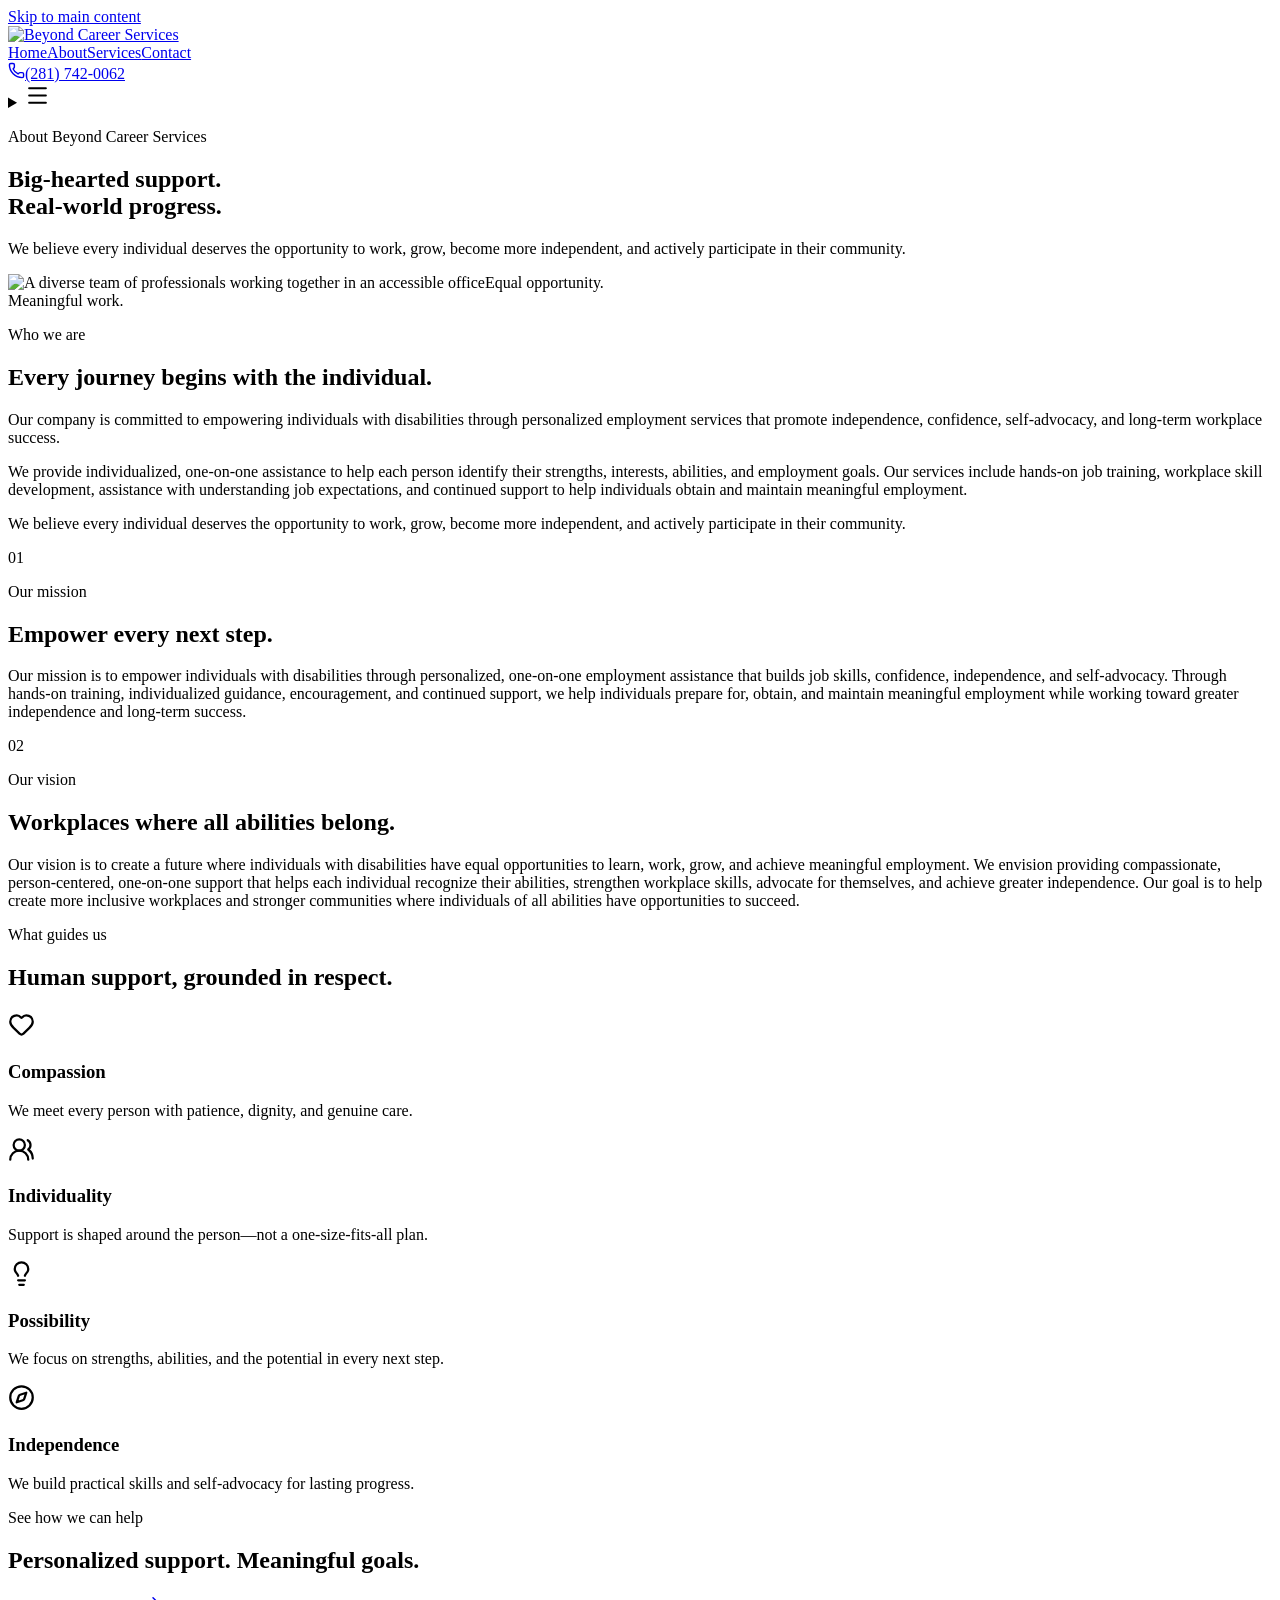
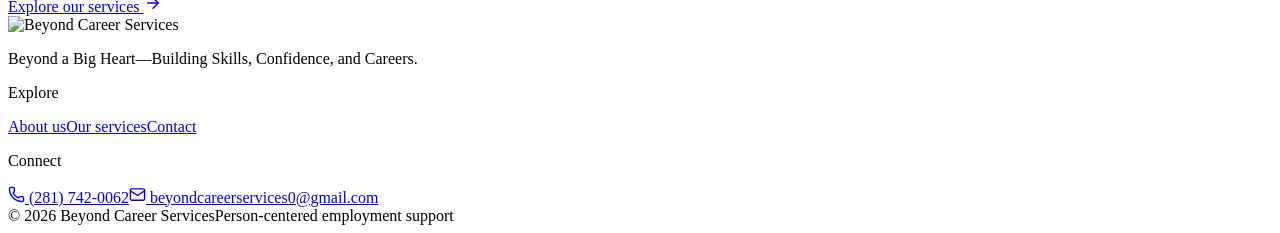
==== about.html @ fe95b623 "Publish Beyond Career Services preview" ====
<!DOCTYPE html><html lang="en"><head><meta charSet="utf-8"/><meta name="viewport" content="width=device-width, initial-scale=1"/><link rel="preload" as="image" fetchPriority="high" imageSrcSet="/bcs-logo.svg 640w, /bcs-logo.svg 750w, /bcs-logo.svg 828w, /bcs-logo.svg 1080w, /bcs-logo.svg 1200w, /bcs-logo.svg 1920w, /bcs-logo.svg 2048w"/><title>About Us | Beyond Career Services</title><meta name="description" content="Learn about the mission, vision, and person-centered approach behind Beyond Career Services."/><meta property="og:title" content="Beyond Career Services"/><meta property="og:description" content="Beyond a Big Heart—Building Skills, Confidence, and Careers."/><meta property="og:type" content="website"/><meta property="og:image:width" content="1200"/><meta property="og:image:height" content="630"/><meta property="og:image:alt" content="Beyond Career Services"/><meta name="twitter:card" content="summary_large_image"/><meta name="twitter:title" content="Beyond Career Services"/><meta name="twitter:description" content="Beyond a Big Heart—Building Skills, Confidence, and Careers."/><link rel="icon" href="/beyond-career-services/icon.svg" type="image/svg+xml" sizes="any"/>
<link rel="stylesheet" href="/beyond-career-services/styles.css"><script defer src="/beyond-career-services/app.js"></script></head><body><a class="skip-link" href="#main-content">Skip to main content</a><header class="site-header"><div class="site-container header-inner"><a href="/beyond-career-services/" class="brand-link" aria-label="Beyond Career Services home"><img src="/beyond-career-services/bcs-logo.svg" alt="Beyond Career Services" width="1600" height="520" loading="eager" fetchPriority="high" decoding="async" data-nimg="1"/></a><nav class="desktop-nav" aria-label="Primary navigation"><a href="/beyond-career-services/">Home</a><a href="/beyond-career-services/about.html">About</a><a href="/beyond-career-services/services.html">Services</a><a href="/beyond-career-services/contact.html">Contact</a></nav><a class="header-phone" href="tel:+12817420062"><svg xmlns="http://www.w3.org/2000/svg" width="17" height="17" viewBox="0 0 24 24" fill="none" stroke="currentColor" stroke-width="2" stroke-linecap="round" stroke-linejoin="round" class="lucide lucide-phone" aria-hidden="true"><path d="M13.832 16.568a1 1 0 0 0 1.213-.303l.355-.465A2 2 0 0 1 17 15h3a2 2 0 0 1 2 2v3a2 2 0 0 1-2 2A18 18 0 0 1 2 4a2 2 0 0 1 2-2h3a2 2 0 0 1 2 2v3a2 2 0 0 1-.8 1.6l-.468.351a1 1 0 0 0-.292 1.233 14 14 0 0 0 6.392 6.384"></path></svg><span>(281) 742-0062</span></a><details class="mobile-menu"><summary aria-label="Open navigation menu"><svg xmlns="http://www.w3.org/2000/svg" width="25" height="25" viewBox="0 0 24 24" fill="none" stroke="currentColor" stroke-width="2" stroke-linecap="round" stroke-linejoin="round" class="lucide lucide-menu" aria-hidden="true"><path d="M4 5h16"></path><path d="M4 12h16"></path><path d="M4 19h16"></path></svg></summary><nav aria-label="Mobile navigation"><a href="/beyond-career-services/">Home</a><a href="/beyond-career-services/about.html">About</a><a href="/beyond-career-services/services.html">Services</a><a href="/beyond-career-services/contact.html">Contact</a><a href="tel:+12817420062">Call (281) 742-0062</a></nav></details></div></header><main id="main-content"><section class="page-hero"><div class="site-container page-hero-grid"><div><p class="eyebrow">About Beyond Career Services</p><h1>Big-hearted support.<br/><span>Real-world progress.</span></h1></div><p>We believe every individual deserves the opportunity to work, grow, become more independent, and actively participate in their community.</p></div></section><section class="section about-intro"><div class="site-container about-intro-grid"><div class="about-image-wrap"><img src="https://images.pexels.com/photos/8127698/pexels-photo-8127698.jpeg?auto=compress&cs=tinysrgb&w=1600" alt="A diverse team of professionals working together in an accessible office" width="1600" height="2399" loading="lazy" decoding="async" sizes="(max-width: 980px) 90vw, 42vw" data-nimg="1"/><span class="about-image-tag">Equal opportunity.<br/>Meaningful work.</span></div><div class="prose-block"><p class="eyebrow">Who we are</p><h2>Every journey begins with the individual.</h2><p>Our company is committed to empowering individuals with disabilities through personalized employment services that promote independence, confidence, self-advocacy, and long-term workplace success.</p><p>We provide individualized, one-on-one assistance to help each person identify their strengths, interests, abilities, and employment goals. Our services include hands-on job training, workplace skill development, assistance with understanding job expectations, and continued support to help individuals obtain and maintain meaningful employment.</p><p>We believe every individual deserves the opportunity to work, grow, become more independent, and actively participate in their community.</p></div></div></section><section class="purpose-section"><div class="site-container purpose-grid"><article class="purpose-card mission-card"><span>01</span><p class="eyebrow eyebrow-light">Our mission</p><h2>Empower every next step.</h2><p>Our mission is to empower individuals with disabilities through personalized, one-on-one employment assistance that builds job skills, confidence, independence, and self-advocacy. Through hands-on training, individualized guidance, encouragement, and continued support, we help individuals prepare for, obtain, and maintain meaningful employment while working toward greater independence and long-term success.</p></article><article class="purpose-card vision-card"><span>02</span><p class="eyebrow">Our vision</p><h2>Workplaces where all abilities belong.</h2><p>Our vision is to create a future where individuals with disabilities have equal opportunities to learn, work, grow, and achieve meaningful employment. We envision providing compassionate, person-centered, one-on-one support that helps each individual recognize their abilities, strengthen workplace skills, advocate for themselves, and achieve greater independence. Our goal is to help create more inclusive workplaces and stronger communities where individuals of all abilities have opportunities to succeed.</p></article></div></section><section class="section values-section"><div class="site-container"><div class="section-heading"><p class="eyebrow">What guides us</p><h2>Human support, grounded in respect.</h2></div><div class="values-grid"><article><svg xmlns="http://www.w3.org/2000/svg" width="27" height="27" viewBox="0 0 24 24" fill="none" stroke="currentColor" stroke-width="2" stroke-linecap="round" stroke-linejoin="round" class="lucide lucide-heart" aria-hidden="true"><path d="M2 9.5a5.5 5.5 0 0 1 9.591-3.676.56.56 0 0 0 .818 0A5.49 5.49 0 0 1 22 9.5c0 2.29-1.5 4-3 5.5l-5.492 5.313a2 2 0 0 1-3 .019L5 15c-1.5-1.5-3-3.2-3-5.5"></path></svg><h3>Compassion</h3><p>We meet every person with patience, dignity, and genuine care.</p></article><article><svg xmlns="http://www.w3.org/2000/svg" width="27" height="27" viewBox="0 0 24 24" fill="none" stroke="currentColor" stroke-width="2" stroke-linecap="round" stroke-linejoin="round" class="lucide lucide-users-round" aria-hidden="true"><path d="M18 21a8 8 0 0 0-16 0"></path><circle cx="10" cy="8" r="5"></circle><path d="M22 20c0-3.37-2-6.5-4-8a5 5 0 0 0-.45-8.3"></path></svg><h3>Individuality</h3><p>Support is shaped around the person—not a one-size-fits-all plan.</p></article><article><svg xmlns="http://www.w3.org/2000/svg" width="27" height="27" viewBox="0 0 24 24" fill="none" stroke="currentColor" stroke-width="2" stroke-linecap="round" stroke-linejoin="round" class="lucide lucide-lightbulb" aria-hidden="true"><path d="M15 14c.2-1 .7-1.7 1.5-2.5 1-.9 1.5-2.2 1.5-3.5A6 6 0 0 0 6 8c0 1 .2 2.2 1.5 3.5.7.7 1.3 1.5 1.5 2.5"></path><path d="M9 18h6"></path><path d="M10 22h4"></path></svg><h3>Possibility</h3><p>We focus on strengths, abilities, and the potential in every next step.</p></article><article><svg xmlns="http://www.w3.org/2000/svg" width="27" height="27" viewBox="0 0 24 24" fill="none" stroke="currentColor" stroke-width="2" stroke-linecap="round" stroke-linejoin="round" class="lucide lucide-compass" aria-hidden="true"><circle cx="12" cy="12" r="10"></circle><path d="m16.24 7.76-1.804 5.411a2 2 0 0 1-1.265 1.265L7.76 16.24l1.804-5.411a2 2 0 0 1 1.265-1.265z"></path></svg><h3>Independence</h3><p>We build practical skills and self-advocacy for lasting progress.</p></article></div></div></section><section class="closing-cta"><div class="site-container closing-cta-inner"><div><p class="eyebrow eyebrow-light">See how we can help</p><h2>Personalized support. Meaningful goals.</h2></div><a href="/beyond-career-services/services.html" class="button button-gold">Explore our services <svg xmlns="http://www.w3.org/2000/svg" width="18" height="18" viewBox="0 0 24 24" fill="none" stroke="currentColor" stroke-width="2" stroke-linecap="round" stroke-linejoin="round" class="lucide lucide-arrow-right" aria-hidden="true"><path d="M5 12h14"></path><path d="m12 5 7 7-7 7"></path></svg></a></div></section></main><footer class="site-footer"><div class="site-container footer-grid"><div><img src="/beyond-career-services/bcs-logo.svg" alt="Beyond Career Services" width="1600" height="520" loading="lazy" decoding="async" class="footer-logo" data-nimg="1"/><p class="footer-slogan">Beyond a Big Heart—Building Skills, Confidence, and Careers.</p></div><div><p class="footer-heading">Explore</p><a href="/beyond-career-services/about.html">About us</a><a href="/beyond-career-services/services.html">Our services</a><a href="/beyond-career-services/contact.html">Contact</a></div><div><p class="footer-heading">Connect</p><a href="tel:+12817420062"><svg xmlns="http://www.w3.org/2000/svg" width="17" height="17" viewBox="0 0 24 24" fill="none" stroke="currentColor" stroke-width="2" stroke-linecap="round" stroke-linejoin="round" class="lucide lucide-phone" aria-hidden="true"><path d="M13.832 16.568a1 1 0 0 0 1.213-.303l.355-.465A2 2 0 0 1 17 15h3a2 2 0 0 1 2 2v3a2 2 0 0 1-2 2A18 18 0 0 1 2 4a2 2 0 0 1 2-2h3a2 2 0 0 1 2 2v3a2 2 0 0 1-.8 1.6l-.468.351a1 1 0 0 0-.292 1.233 14 14 0 0 0 6.392 6.384"></path></svg> (281) 742-0062</a><a href="mailto:beyondcareerservices0@gmail.com"><svg xmlns="http://www.w3.org/2000/svg" width="17" height="17" viewBox="0 0 24 24" fill="none" stroke="currentColor" stroke-width="2" stroke-linecap="round" stroke-linejoin="round" class="lucide lucide-mail" aria-hidden="true"><path d="m22 7-8.991 5.727a2 2 0 0 1-2.009 0L2 7"></path><rect x="2" y="4" width="20" height="16" rx="2"></rect></svg> beyondcareerservices0@gmail.com</a></div></div><div class="site-container footer-bottom"><span>© <!-- -->2026<!-- --> Beyond Career Services</span><span>Person-centered employment support</span></div></footer></body></html>
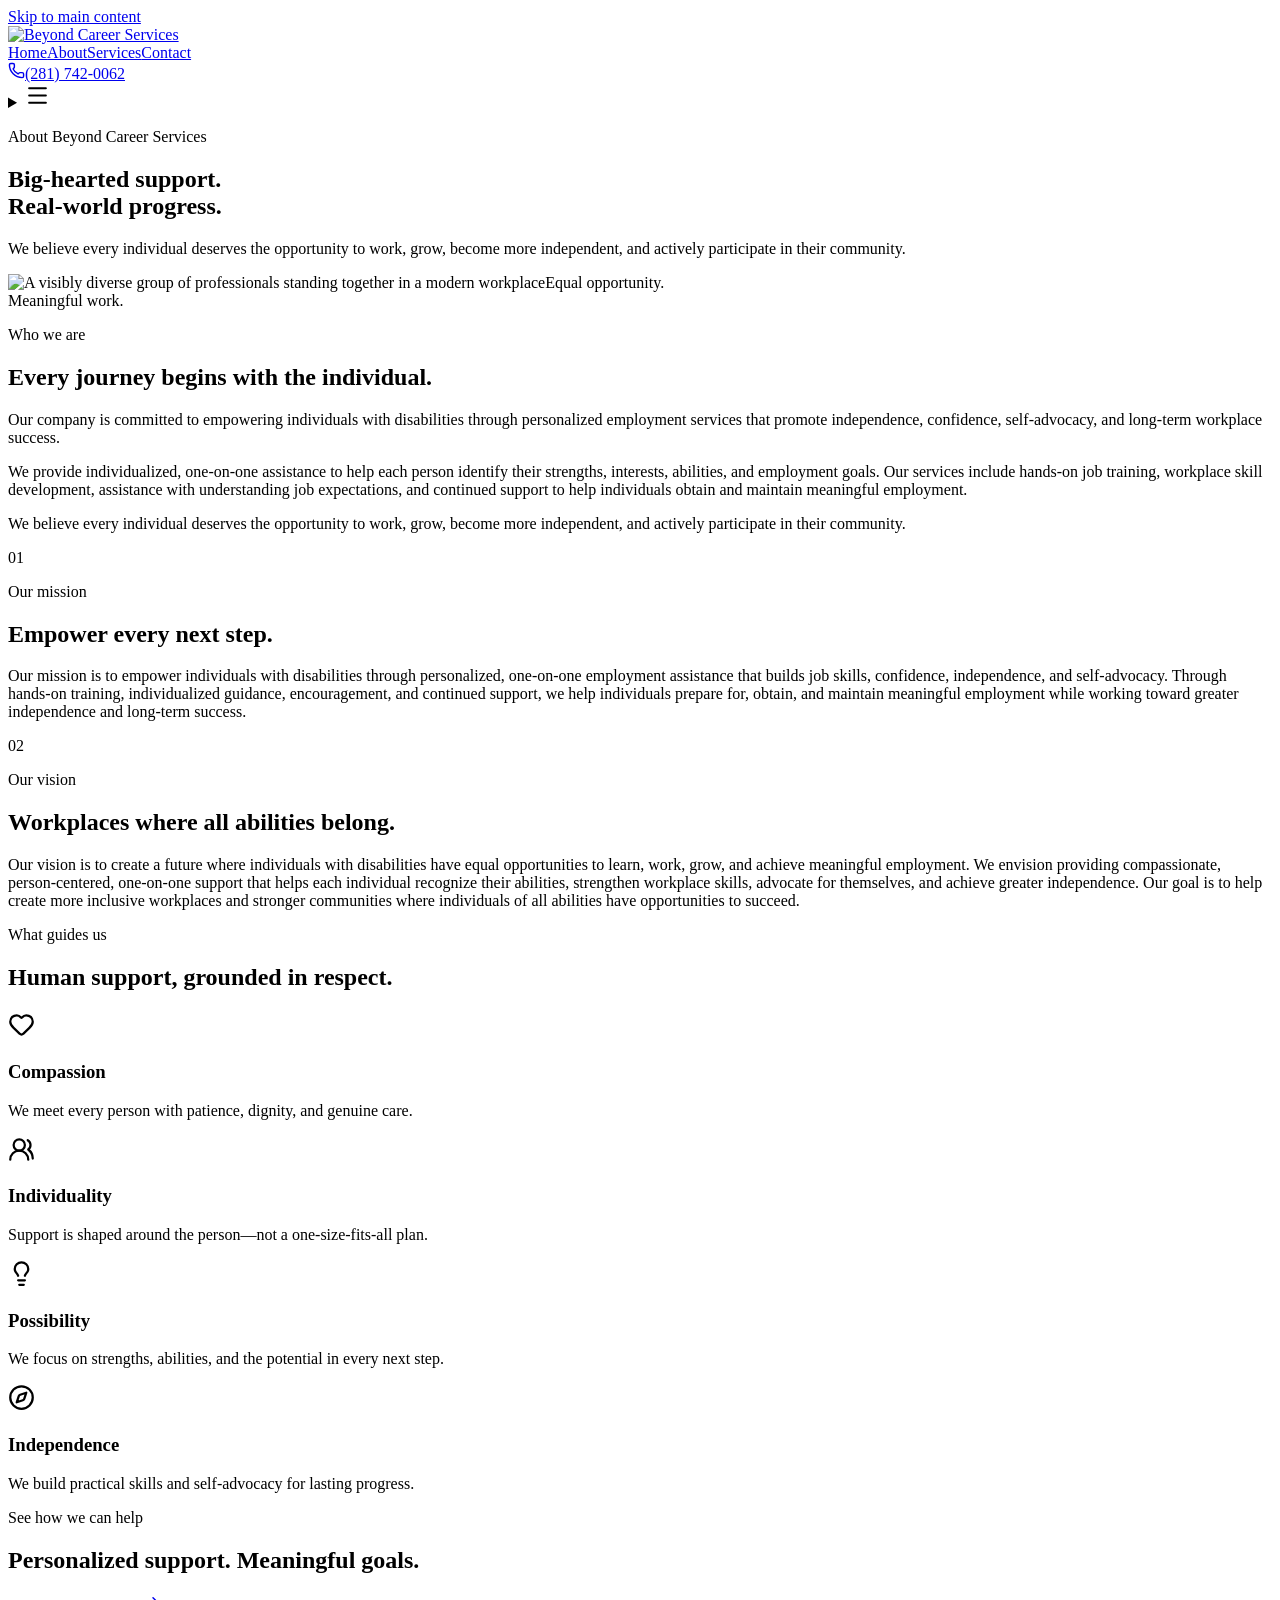
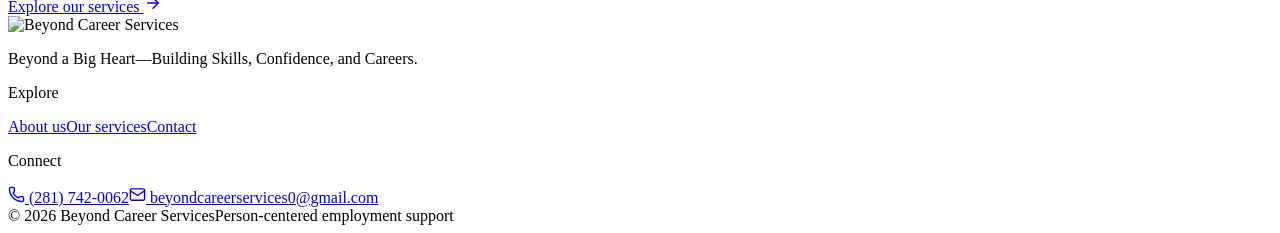
==== commit a0a47277: "Broaden disability and cultural representation in site photos" ====
--- a/about.html
+++ b/about.html
@@ -1,2 +1,2 @@
-<!DOCTYPE html><html lang="en"><head><meta charSet="utf-8"/><meta name="viewport" content="width=device-width, initial-scale=1"/><link rel="preload" as="image" fetchPriority="high" imageSrcSet="/bcs-logo.svg 640w, /bcs-logo.svg 750w, /bcs-logo.svg 828w, /bcs-logo.svg 1080w, /bcs-logo.svg 1200w, /bcs-logo.svg 1920w, /bcs-logo.svg 2048w"/><title>About Us | Beyond Career Services</title><meta name="description" content="Learn about the mission, vision, and person-centered approach behind Beyond Career Services."/><meta property="og:title" content="Beyond Career Services"/><meta property="og:description" content="Beyond a Big Heart—Building Skills, Confidence, and Careers."/><meta property="og:type" content="website"/><meta property="og:image:width" content="1200"/><meta property="og:image:height" content="630"/><meta property="og:image:alt" content="Beyond Career Services"/><meta name="twitter:card" content="summary_large_image"/><meta name="twitter:title" content="Beyond Career Services"/><meta name="twitter:description" content="Beyond a Big Heart—Building Skills, Confidence, and Careers."/><link rel="icon" href="/beyond-career-services/icon.svg" type="image/svg+xml" sizes="any"/>
-<link rel="stylesheet" href="/beyond-career-services/styles.css"><script defer src="/beyond-career-services/app.js"></script></head><body><a class="skip-link" href="#main-content">Skip to main content</a><header class="site-header"><div class="site-container header-inner"><a href="/beyond-career-services/" class="brand-link" aria-label="Beyond Career Services home"><img src="/beyond-career-services/bcs-logo.svg" alt="Beyond Career Services" width="1600" height="520" loading="eager" fetchPriority="high" decoding="async" data-nimg="1"/></a><nav class="desktop-nav" aria-label="Primary navigation"><a href="/beyond-career-services/">Home</a><a href="/beyond-career-services/about.html">About</a><a href="/beyond-career-services/services.html">Services</a><a href="/beyond-career-services/contact.html">Contact</a></nav><a class="header-phone" href="tel:+12817420062"><svg xmlns="http://www.w3.org/2000/svg" width="17" height="17" viewBox="0 0 24 24" fill="none" stroke="currentColor" stroke-width="2" stroke-linecap="round" stroke-linejoin="round" class="lucide lucide-phone" aria-hidden="true"><path d="M13.832 16.568a1 1 0 0 0 1.213-.303l.355-.465A2 2 0 0 1 17 15h3a2 2 0 0 1 2 2v3a2 2 0 0 1-2 2A18 18 0 0 1 2 4a2 2 0 0 1 2-2h3a2 2 0 0 1 2 2v3a2 2 0 0 1-.8 1.6l-.468.351a1 1 0 0 0-.292 1.233 14 14 0 0 0 6.392 6.384"></path></svg><span>(281) 742-0062</span></a><details class="mobile-menu"><summary aria-label="Open navigation menu"><svg xmlns="http://www.w3.org/2000/svg" width="25" height="25" viewBox="0 0 24 24" fill="none" stroke="currentColor" stroke-width="2" stroke-linecap="round" stroke-linejoin="round" class="lucide lucide-menu" aria-hidden="true"><path d="M4 5h16"></path><path d="M4 12h16"></path><path d="M4 19h16"></path></svg></summary><nav aria-label="Mobile navigation"><a href="/beyond-career-services/">Home</a><a href="/beyond-career-services/about.html">About</a><a href="/beyond-career-services/services.html">Services</a><a href="/beyond-career-services/contact.html">Contact</a><a href="tel:+12817420062">Call (281) 742-0062</a></nav></details></div></header><main id="main-content"><section class="page-hero"><div class="site-container page-hero-grid"><div><p class="eyebrow">About Beyond Career Services</p><h1>Big-hearted support.<br/><span>Real-world progress.</span></h1></div><p>We believe every individual deserves the opportunity to work, grow, become more independent, and actively participate in their community.</p></div></section><section class="section about-intro"><div class="site-container about-intro-grid"><div class="about-image-wrap"><img src="https://images.pexels.com/photos/8127698/pexels-photo-8127698.jpeg?auto=compress&cs=tinysrgb&w=1600" alt="A diverse team of professionals working together in an accessible office" width="1600" height="2399" loading="lazy" decoding="async" sizes="(max-width: 980px) 90vw, 42vw" data-nimg="1"/><span class="about-image-tag">Equal opportunity.<br/>Meaningful work.</span></div><div class="prose-block"><p class="eyebrow">Who we are</p><h2>Every journey begins with the individual.</h2><p>Our company is committed to empowering individuals with disabilities through personalized employment services that promote independence, confidence, self-advocacy, and long-term workplace success.</p><p>We provide individualized, one-on-one assistance to help each person identify their strengths, interests, abilities, and employment goals. Our services include hands-on job training, workplace skill development, assistance with understanding job expectations, and continued support to help individuals obtain and maintain meaningful employment.</p><p>We believe every individual deserves the opportunity to work, grow, become more independent, and actively participate in their community.</p></div></div></section><section class="purpose-section"><div class="site-container purpose-grid"><article class="purpose-card mission-card"><span>01</span><p class="eyebrow eyebrow-light">Our mission</p><h2>Empower every next step.</h2><p>Our mission is to empower individuals with disabilities through personalized, one-on-one employment assistance that builds job skills, confidence, independence, and self-advocacy. Through hands-on training, individualized guidance, encouragement, and continued support, we help individuals prepare for, obtain, and maintain meaningful employment while working toward greater independence and long-term success.</p></article><article class="purpose-card vision-card"><span>02</span><p class="eyebrow">Our vision</p><h2>Workplaces where all abilities belong.</h2><p>Our vision is to create a future where individuals with disabilities have equal opportunities to learn, work, grow, and achieve meaningful employment. We envision providing compassionate, person-centered, one-on-one support that helps each individual recognize their abilities, strengthen workplace skills, advocate for themselves, and achieve greater independence. Our goal is to help create more inclusive workplaces and stronger communities where individuals of all abilities have opportunities to succeed.</p></article></div></section><section class="section values-section"><div class="site-container"><div class="section-heading"><p class="eyebrow">What guides us</p><h2>Human support, grounded in respect.</h2></div><div class="values-grid"><article><svg xmlns="http://www.w3.org/2000/svg" width="27" height="27" viewBox="0 0 24 24" fill="none" stroke="currentColor" stroke-width="2" stroke-linecap="round" stroke-linejoin="round" class="lucide lucide-heart" aria-hidden="true"><path d="M2 9.5a5.5 5.5 0 0 1 9.591-3.676.56.56 0 0 0 .818 0A5.49 5.49 0 0 1 22 9.5c0 2.29-1.5 4-3 5.5l-5.492 5.313a2 2 0 0 1-3 .019L5 15c-1.5-1.5-3-3.2-3-5.5"></path></svg><h3>Compassion</h3><p>We meet every person with patience, dignity, and genuine care.</p></article><article><svg xmlns="http://www.w3.org/2000/svg" width="27" height="27" viewBox="0 0 24 24" fill="none" stroke="currentColor" stroke-width="2" stroke-linecap="round" stroke-linejoin="round" class="lucide lucide-users-round" aria-hidden="true"><path d="M18 21a8 8 0 0 0-16 0"></path><circle cx="10" cy="8" r="5"></circle><path d="M22 20c0-3.37-2-6.5-4-8a5 5 0 0 0-.45-8.3"></path></svg><h3>Individuality</h3><p>Support is shaped around the person—not a one-size-fits-all plan.</p></article><article><svg xmlns="http://www.w3.org/2000/svg" width="27" height="27" viewBox="0 0 24 24" fill="none" stroke="currentColor" stroke-width="2" stroke-linecap="round" stroke-linejoin="round" class="lucide lucide-lightbulb" aria-hidden="true"><path d="M15 14c.2-1 .7-1.7 1.5-2.5 1-.9 1.5-2.2 1.5-3.5A6 6 0 0 0 6 8c0 1 .2 2.2 1.5 3.5.7.7 1.3 1.5 1.5 2.5"></path><path d="M9 18h6"></path><path d="M10 22h4"></path></svg><h3>Possibility</h3><p>We focus on strengths, abilities, and the potential in every next step.</p></article><article><svg xmlns="http://www.w3.org/2000/svg" width="27" height="27" viewBox="0 0 24 24" fill="none" stroke="currentColor" stroke-width="2" stroke-linecap="round" stroke-linejoin="round" class="lucide lucide-compass" aria-hidden="true"><circle cx="12" cy="12" r="10"></circle><path d="m16.24 7.76-1.804 5.411a2 2 0 0 1-1.265 1.265L7.76 16.24l1.804-5.411a2 2 0 0 1 1.265-1.265z"></path></svg><h3>Independence</h3><p>We build practical skills and self-advocacy for lasting progress.</p></article></div></div></section><section class="closing-cta"><div class="site-container closing-cta-inner"><div><p class="eyebrow eyebrow-light">See how we can help</p><h2>Personalized support. Meaningful goals.</h2></div><a href="/beyond-career-services/services.html" class="button button-gold">Explore our services <svg xmlns="http://www.w3.org/2000/svg" width="18" height="18" viewBox="0 0 24 24" fill="none" stroke="currentColor" stroke-width="2" stroke-linecap="round" stroke-linejoin="round" class="lucide lucide-arrow-right" aria-hidden="true"><path d="M5 12h14"></path><path d="m12 5 7 7-7 7"></path></svg></a></div></section></main><footer class="site-footer"><div class="site-container footer-grid"><div><img src="/beyond-career-services/bcs-logo.svg" alt="Beyond Career Services" width="1600" height="520" loading="lazy" decoding="async" class="footer-logo" data-nimg="1"/><p class="footer-slogan">Beyond a Big Heart—Building Skills, Confidence, and Careers.</p></div><div><p class="footer-heading">Explore</p><a href="/beyond-career-services/about.html">About us</a><a href="/beyond-career-services/services.html">Our services</a><a href="/beyond-career-services/contact.html">Contact</a></div><div><p class="footer-heading">Connect</p><a href="tel:+12817420062"><svg xmlns="http://www.w3.org/2000/svg" width="17" height="17" viewBox="0 0 24 24" fill="none" stroke="currentColor" stroke-width="2" stroke-linecap="round" stroke-linejoin="round" class="lucide lucide-phone" aria-hidden="true"><path d="M13.832 16.568a1 1 0 0 0 1.213-.303l.355-.465A2 2 0 0 1 17 15h3a2 2 0 0 1 2 2v3a2 2 0 0 1-2 2A18 18 0 0 1 2 4a2 2 0 0 1 2-2h3a2 2 0 0 1 2 2v3a2 2 0 0 1-.8 1.6l-.468.351a1 1 0 0 0-.292 1.233 14 14 0 0 0 6.392 6.384"></path></svg> (281) 742-0062</a><a href="mailto:beyondcareerservices0@gmail.com"><svg xmlns="http://www.w3.org/2000/svg" width="17" height="17" viewBox="0 0 24 24" fill="none" stroke="currentColor" stroke-width="2" stroke-linecap="round" stroke-linejoin="round" class="lucide lucide-mail" aria-hidden="true"><path d="m22 7-8.991 5.727a2 2 0 0 1-2.009 0L2 7"></path><rect x="2" y="4" width="20" height="16" rx="2"></rect></svg> beyondcareerservices0@gmail.com</a></div></div><div class="site-container footer-bottom"><span>© <!-- -->2026<!-- --> Beyond Career Services</span><span>Person-centered employment support</span></div></footer></body></html>
+<!DOCTYPE html><html lang="en"><head><meta charSet="utf-8"/><meta name="viewport" content="width=device-width, initial-scale=1"/><title>About Us | Beyond Career Services</title><meta name="description" content="Learn about the mission, vision, and person-centered approach behind Beyond Career Services."/><meta property="og:title" content="Beyond Career Services"/><meta property="og:description" content="Beyond a Big Heart—Building Skills, Confidence, and Careers."/><meta property="og:type" content="website"/><meta name="twitter:card" content="summary_large_image"/><meta name="twitter:title" content="Beyond Career Services"/><meta name="twitter:description" content="Beyond a Big Heart—Building Skills, Confidence, and Careers."/><link rel="icon" href="/beyond-career-services/icon.svg" type="image/svg+xml" sizes="any"/>
+<meta property="og:image" content="https://ramphalharrilal.github.io/beyond-career-services/og-card.png"><meta property="og:image:width" content="1200"><meta property="og:image:height" content="630"><meta property="og:image:alt" content="Beyond Career Services"><meta name="twitter:image" content="https://ramphalharrilal.github.io/beyond-career-services/og-card.png"><link rel="stylesheet" href="/beyond-career-services/styles.css?v=20260903-1"><script defer src="/beyond-career-services/app.js?v=20260903-1"></script></head><body><a class="skip-link" href="#main-content">Skip to main content</a><header class="site-header"><div class="site-container header-inner"><a href="/beyond-career-services/" class="brand-link" aria-label="Beyond Career Services home"><img src="/beyond-career-services/bcs-logo.svg" alt="Beyond Career Services" width="1600" height="520" loading="eager" fetchPriority="high" decoding="async" data-nimg="1"/></a><nav class="desktop-nav" aria-label="Primary navigation"><a href="/beyond-career-services/">Home</a><a href="/beyond-career-services/about.html">About</a><a href="/beyond-career-services/services.html">Services</a><a href="/beyond-career-services/contact.html">Contact</a></nav><a class="header-phone" href="tel:+12817420062"><svg xmlns="http://www.w3.org/2000/svg" width="17" height="17" viewBox="0 0 24 24" fill="none" stroke="currentColor" stroke-width="2" stroke-linecap="round" stroke-linejoin="round" class="lucide lucide-phone" aria-hidden="true"><path d="M13.832 16.568a1 1 0 0 0 1.213-.303l.355-.465A2 2 0 0 1 17 15h3a2 2 0 0 1 2 2v3a2 2 0 0 1-2 2A18 18 0 0 1 2 4a2 2 0 0 1 2-2h3a2 2 0 0 1 2 2v3a2 2 0 0 1-.8 1.6l-.468.351a1 1 0 0 0-.292 1.233 14 14 0 0 0 6.392 6.384"></path></svg><span>(281) 742-0062</span></a><details class="mobile-menu"><summary aria-label="Open navigation menu"><svg xmlns="http://www.w3.org/2000/svg" width="25" height="25" viewBox="0 0 24 24" fill="none" stroke="currentColor" stroke-width="2" stroke-linecap="round" stroke-linejoin="round" class="lucide lucide-menu" aria-hidden="true"><path d="M4 5h16"></path><path d="M4 12h16"></path><path d="M4 19h16"></path></svg></summary><nav aria-label="Mobile navigation"><a href="/beyond-career-services/">Home</a><a href="/beyond-career-services/about.html">About</a><a href="/beyond-career-services/services.html">Services</a><a href="/beyond-career-services/contact.html">Contact</a><a href="tel:+12817420062">Call (281) 742-0062</a></nav></details></div></header><main id="main-content"><section class="page-hero"><div class="site-container page-hero-grid"><div><p class="eyebrow">About Beyond Career Services</p><h1>Big-hearted support.<br/><span>Real-world progress.</span></h1></div><p>We believe every individual deserves the opportunity to work, grow, become more independent, and actively participate in their community.</p></div></section><section class="section about-intro"><div class="site-container about-intro-grid"><div class="about-image-wrap"><img src="https://images.pexels.com/photos/8070690/pexels-photo-8070690.jpeg?auto=compress&cs=tinysrgb&w=1800" alt="A visibly diverse group of professionals standing together in a modern workplace" width="1800" height="1200" loading="lazy" decoding="async" sizes="(max-width: 980px) 90vw, 42vw" data-nimg="1"/><span class="about-image-tag">Equal opportunity.<br/>Meaningful work.</span></div><div class="prose-block"><p class="eyebrow">Who we are</p><h2>Every journey begins with the individual.</h2><p>Our company is committed to empowering individuals with disabilities through personalized employment services that promote independence, confidence, self-advocacy, and long-term workplace success.</p><p>We provide individualized, one-on-one assistance to help each person identify their strengths, interests, abilities, and employment goals. Our services include hands-on job training, workplace skill development, assistance with understanding job expectations, and continued support to help individuals obtain and maintain meaningful employment.</p><p>We believe every individual deserves the opportunity to work, grow, become more independent, and actively participate in their community.</p></div></div></section><section class="purpose-section"><div class="site-container purpose-grid"><article class="purpose-card mission-card"><span>01</span><p class="eyebrow eyebrow-light">Our mission</p><h2>Empower every next step.</h2><p>Our mission is to empower individuals with disabilities through personalized, one-on-one employment assistance that builds job skills, confidence, independence, and self-advocacy. Through hands-on training, individualized guidance, encouragement, and continued support, we help individuals prepare for, obtain, and maintain meaningful employment while working toward greater independence and long-term success.</p></article><article class="purpose-card vision-card"><span>02</span><p class="eyebrow">Our vision</p><h2>Workplaces where all abilities belong.</h2><p>Our vision is to create a future where individuals with disabilities have equal opportunities to learn, work, grow, and achieve meaningful employment. We envision providing compassionate, person-centered, one-on-one support that helps each individual recognize their abilities, strengthen workplace skills, advocate for themselves, and achieve greater independence. Our goal is to help create more inclusive workplaces and stronger communities where individuals of all abilities have opportunities to succeed.</p></article></div></section><section class="section values-section"><div class="site-container"><div class="section-heading"><p class="eyebrow">What guides us</p><h2>Human support, grounded in respect.</h2></div><div class="values-grid"><article><svg xmlns="http://www.w3.org/2000/svg" width="27" height="27" viewBox="0 0 24 24" fill="none" stroke="currentColor" stroke-width="2" stroke-linecap="round" stroke-linejoin="round" class="lucide lucide-heart" aria-hidden="true"><path d="M2 9.5a5.5 5.5 0 0 1 9.591-3.676.56.56 0 0 0 .818 0A5.49 5.49 0 0 1 22 9.5c0 2.29-1.5 4-3 5.5l-5.492 5.313a2 2 0 0 1-3 .019L5 15c-1.5-1.5-3-3.2-3-5.5"></path></svg><h3>Compassion</h3><p>We meet every person with patience, dignity, and genuine care.</p></article><article><svg xmlns="http://www.w3.org/2000/svg" width="27" height="27" viewBox="0 0 24 24" fill="none" stroke="currentColor" stroke-width="2" stroke-linecap="round" stroke-linejoin="round" class="lucide lucide-users-round" aria-hidden="true"><path d="M18 21a8 8 0 0 0-16 0"></path><circle cx="10" cy="8" r="5"></circle><path d="M22 20c0-3.37-2-6.5-4-8a5 5 0 0 0-.45-8.3"></path></svg><h3>Individuality</h3><p>Support is shaped around the person—not a one-size-fits-all plan.</p></article><article><svg xmlns="http://www.w3.org/2000/svg" width="27" height="27" viewBox="0 0 24 24" fill="none" stroke="currentColor" stroke-width="2" stroke-linecap="round" stroke-linejoin="round" class="lucide lucide-lightbulb" aria-hidden="true"><path d="M15 14c.2-1 .7-1.7 1.5-2.5 1-.9 1.5-2.2 1.5-3.5A6 6 0 0 0 6 8c0 1 .2 2.2 1.5 3.5.7.7 1.3 1.5 1.5 2.5"></path><path d="M9 18h6"></path><path d="M10 22h4"></path></svg><h3>Possibility</h3><p>We focus on strengths, abilities, and the potential in every next step.</p></article><article><svg xmlns="http://www.w3.org/2000/svg" width="27" height="27" viewBox="0 0 24 24" fill="none" stroke="currentColor" stroke-width="2" stroke-linecap="round" stroke-linejoin="round" class="lucide lucide-compass" aria-hidden="true"><circle cx="12" cy="12" r="10"></circle><path d="m16.24 7.76-1.804 5.411a2 2 0 0 1-1.265 1.265L7.76 16.24l1.804-5.411a2 2 0 0 1 1.265-1.265z"></path></svg><h3>Independence</h3><p>We build practical skills and self-advocacy for lasting progress.</p></article></div></div></section><section class="closing-cta"><div class="site-container closing-cta-inner"><div><p class="eyebrow eyebrow-light">See how we can help</p><h2>Personalized support. Meaningful goals.</h2></div><a href="/beyond-career-services/services.html" class="button button-gold">Explore our services <svg xmlns="http://www.w3.org/2000/svg" width="18" height="18" viewBox="0 0 24 24" fill="none" stroke="currentColor" stroke-width="2" stroke-linecap="round" stroke-linejoin="round" class="lucide lucide-arrow-right" aria-hidden="true"><path d="M5 12h14"></path><path d="m12 5 7 7-7 7"></path></svg></a></div></section></main><footer class="site-footer"><div class="site-container footer-grid"><div><img src="/beyond-career-services/bcs-logo.svg" alt="Beyond Career Services" width="1600" height="520" loading="lazy" decoding="async" class="footer-logo" data-nimg="1"/><p class="footer-slogan">Beyond a Big Heart—Building Skills, Confidence, and Careers.</p></div><div><p class="footer-heading">Explore</p><a href="/beyond-career-services/about.html">About us</a><a href="/beyond-career-services/services.html">Our services</a><a href="/beyond-career-services/contact.html">Contact</a></div><div><p class="footer-heading">Connect</p><a href="tel:+12817420062"><svg xmlns="http://www.w3.org/2000/svg" width="17" height="17" viewBox="0 0 24 24" fill="none" stroke="currentColor" stroke-width="2" stroke-linecap="round" stroke-linejoin="round" class="lucide lucide-phone" aria-hidden="true"><path d="M13.832 16.568a1 1 0 0 0 1.213-.303l.355-.465A2 2 0 0 1 17 15h3a2 2 0 0 1 2 2v3a2 2 0 0 1-2 2A18 18 0 0 1 2 4a2 2 0 0 1 2-2h3a2 2 0 0 1 2 2v3a2 2 0 0 1-.8 1.6l-.468.351a1 1 0 0 0-.292 1.233 14 14 0 0 0 6.392 6.384"></path></svg> (281) 742-0062</a><a href="mailto:beyondcareerservices0@gmail.com"><svg xmlns="http://www.w3.org/2000/svg" width="17" height="17" viewBox="0 0 24 24" fill="none" stroke="currentColor" stroke-width="2" stroke-linecap="round" stroke-linejoin="round" class="lucide lucide-mail" aria-hidden="true"><path d="m22 7-8.991 5.727a2 2 0 0 1-2.009 0L2 7"></path><rect x="2" y="4" width="20" height="16" rx="2"></rect></svg> beyondcareerservices0@gmail.com</a></div></div><div class="site-container footer-bottom"><span>© <!-- -->2026<!-- --> Beyond Career Services</span><span>Person-centered employment support</span></div></footer></body></html>
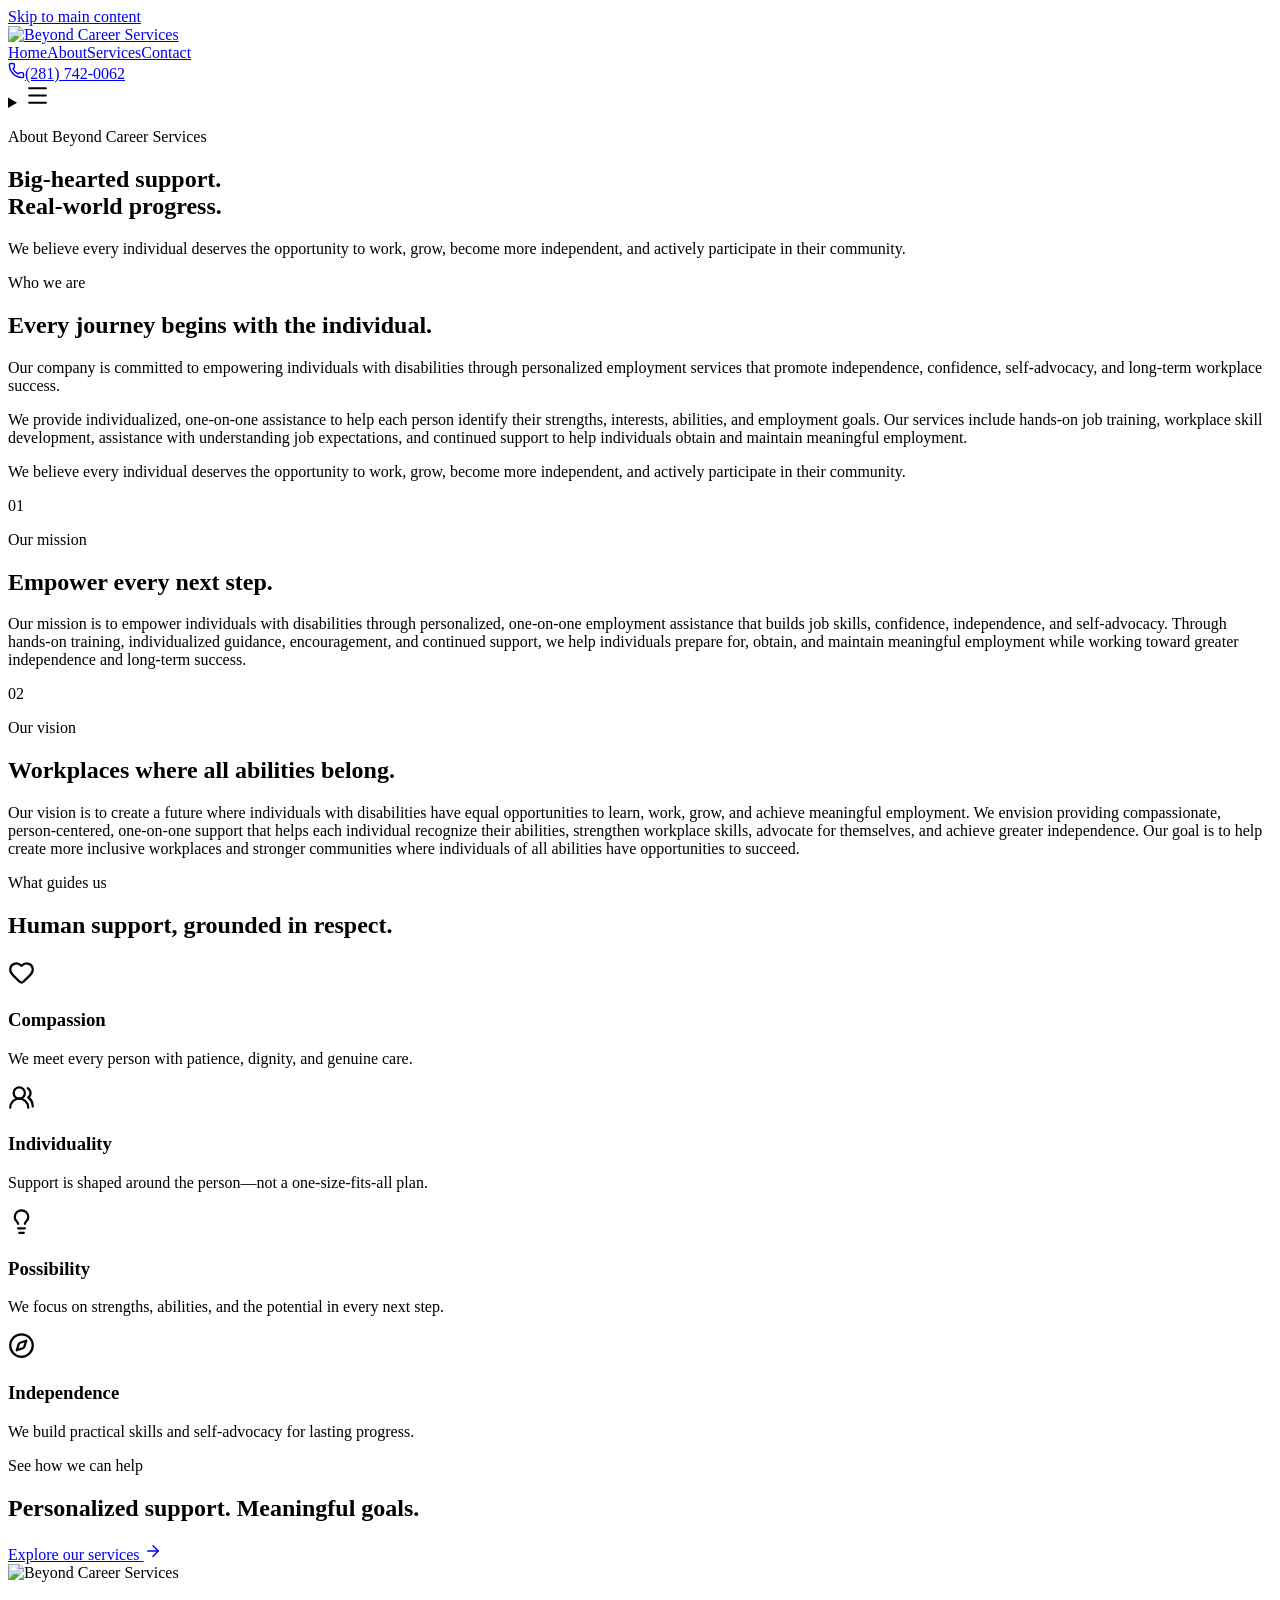
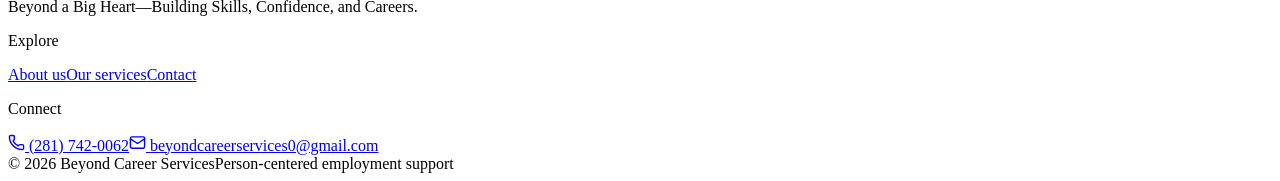
==== commit 203c6a0c: "Move diverse group photo to homepage" ====
--- a/about.html
+++ b/about.html
@@ -1,2 +1,2 @@
 <!DOCTYPE html><html lang="en"><head><meta charSet="utf-8"/><meta name="viewport" content="width=device-width, initial-scale=1"/><title>About Us | Beyond Career Services</title><meta name="description" content="Learn about the mission, vision, and person-centered approach behind Beyond Career Services."/><meta property="og:title" content="Beyond Career Services"/><meta property="og:description" content="Beyond a Big Heart—Building Skills, Confidence, and Careers."/><meta property="og:type" content="website"/><meta name="twitter:card" content="summary_large_image"/><meta name="twitter:title" content="Beyond Career Services"/><meta name="twitter:description" content="Beyond a Big Heart—Building Skills, Confidence, and Careers."/><link rel="icon" href="/beyond-career-services/icon.svg" type="image/svg+xml" sizes="any"/>
-<meta property="og:image" content="https://ramphalharrilal.github.io/beyond-career-services/og-card.png"><meta property="og:image:width" content="1200"><meta property="og:image:height" content="630"><meta property="og:image:alt" content="Beyond Career Services"><meta name="twitter:image" content="https://ramphalharrilal.github.io/beyond-career-services/og-card.png"><link rel="stylesheet" href="/beyond-career-services/styles.css?v=20260903-1"><script defer src="/beyond-career-services/app.js?v=20260903-1"></script></head><body><a class="skip-link" href="#main-content">Skip to main content</a><header class="site-header"><div class="site-container header-inner"><a href="/beyond-career-services/" class="brand-link" aria-label="Beyond Career Services home"><img src="/beyond-career-services/bcs-logo.svg" alt="Beyond Career Services" width="1600" height="520" loading="eager" fetchPriority="high" decoding="async" data-nimg="1"/></a><nav class="desktop-nav" aria-label="Primary navigation"><a href="/beyond-career-services/">Home</a><a href="/beyond-career-services/about.html">About</a><a href="/beyond-career-services/services.html">Services</a><a href="/beyond-career-services/contact.html">Contact</a></nav><a class="header-phone" href="tel:+12817420062"><svg xmlns="http://www.w3.org/2000/svg" width="17" height="17" viewBox="0 0 24 24" fill="none" stroke="currentColor" stroke-width="2" stroke-linecap="round" stroke-linejoin="round" class="lucide lucide-phone" aria-hidden="true"><path d="M13.832 16.568a1 1 0 0 0 1.213-.303l.355-.465A2 2 0 0 1 17 15h3a2 2 0 0 1 2 2v3a2 2 0 0 1-2 2A18 18 0 0 1 2 4a2 2 0 0 1 2-2h3a2 2 0 0 1 2 2v3a2 2 0 0 1-.8 1.6l-.468.351a1 1 0 0 0-.292 1.233 14 14 0 0 0 6.392 6.384"></path></svg><span>(281) 742-0062</span></a><details class="mobile-menu"><summary aria-label="Open navigation menu"><svg xmlns="http://www.w3.org/2000/svg" width="25" height="25" viewBox="0 0 24 24" fill="none" stroke="currentColor" stroke-width="2" stroke-linecap="round" stroke-linejoin="round" class="lucide lucide-menu" aria-hidden="true"><path d="M4 5h16"></path><path d="M4 12h16"></path><path d="M4 19h16"></path></svg></summary><nav aria-label="Mobile navigation"><a href="/beyond-career-services/">Home</a><a href="/beyond-career-services/about.html">About</a><a href="/beyond-career-services/services.html">Services</a><a href="/beyond-career-services/contact.html">Contact</a><a href="tel:+12817420062">Call (281) 742-0062</a></nav></details></div></header><main id="main-content"><section class="page-hero"><div class="site-container page-hero-grid"><div><p class="eyebrow">About Beyond Career Services</p><h1>Big-hearted support.<br/><span>Real-world progress.</span></h1></div><p>We believe every individual deserves the opportunity to work, grow, become more independent, and actively participate in their community.</p></div></section><section class="section about-intro"><div class="site-container about-intro-grid"><div class="about-image-wrap"><img src="https://images.pexels.com/photos/8070690/pexels-photo-8070690.jpeg?auto=compress&cs=tinysrgb&w=1800" alt="A visibly diverse group of professionals standing together in a modern workplace" width="1800" height="1200" loading="lazy" decoding="async" sizes="(max-width: 980px) 90vw, 42vw" data-nimg="1"/><span class="about-image-tag">Equal opportunity.<br/>Meaningful work.</span></div><div class="prose-block"><p class="eyebrow">Who we are</p><h2>Every journey begins with the individual.</h2><p>Our company is committed to empowering individuals with disabilities through personalized employment services that promote independence, confidence, self-advocacy, and long-term workplace success.</p><p>We provide individualized, one-on-one assistance to help each person identify their strengths, interests, abilities, and employment goals. Our services include hands-on job training, workplace skill development, assistance with understanding job expectations, and continued support to help individuals obtain and maintain meaningful employment.</p><p>We believe every individual deserves the opportunity to work, grow, become more independent, and actively participate in their community.</p></div></div></section><section class="purpose-section"><div class="site-container purpose-grid"><article class="purpose-card mission-card"><span>01</span><p class="eyebrow eyebrow-light">Our mission</p><h2>Empower every next step.</h2><p>Our mission is to empower individuals with disabilities through personalized, one-on-one employment assistance that builds job skills, confidence, independence, and self-advocacy. Through hands-on training, individualized guidance, encouragement, and continued support, we help individuals prepare for, obtain, and maintain meaningful employment while working toward greater independence and long-term success.</p></article><article class="purpose-card vision-card"><span>02</span><p class="eyebrow">Our vision</p><h2>Workplaces where all abilities belong.</h2><p>Our vision is to create a future where individuals with disabilities have equal opportunities to learn, work, grow, and achieve meaningful employment. We envision providing compassionate, person-centered, one-on-one support that helps each individual recognize their abilities, strengthen workplace skills, advocate for themselves, and achieve greater independence. Our goal is to help create more inclusive workplaces and stronger communities where individuals of all abilities have opportunities to succeed.</p></article></div></section><section class="section values-section"><div class="site-container"><div class="section-heading"><p class="eyebrow">What guides us</p><h2>Human support, grounded in respect.</h2></div><div class="values-grid"><article><svg xmlns="http://www.w3.org/2000/svg" width="27" height="27" viewBox="0 0 24 24" fill="none" stroke="currentColor" stroke-width="2" stroke-linecap="round" stroke-linejoin="round" class="lucide lucide-heart" aria-hidden="true"><path d="M2 9.5a5.5 5.5 0 0 1 9.591-3.676.56.56 0 0 0 .818 0A5.49 5.49 0 0 1 22 9.5c0 2.29-1.5 4-3 5.5l-5.492 5.313a2 2 0 0 1-3 .019L5 15c-1.5-1.5-3-3.2-3-5.5"></path></svg><h3>Compassion</h3><p>We meet every person with patience, dignity, and genuine care.</p></article><article><svg xmlns="http://www.w3.org/2000/svg" width="27" height="27" viewBox="0 0 24 24" fill="none" stroke="currentColor" stroke-width="2" stroke-linecap="round" stroke-linejoin="round" class="lucide lucide-users-round" aria-hidden="true"><path d="M18 21a8 8 0 0 0-16 0"></path><circle cx="10" cy="8" r="5"></circle><path d="M22 20c0-3.37-2-6.5-4-8a5 5 0 0 0-.45-8.3"></path></svg><h3>Individuality</h3><p>Support is shaped around the person—not a one-size-fits-all plan.</p></article><article><svg xmlns="http://www.w3.org/2000/svg" width="27" height="27" viewBox="0 0 24 24" fill="none" stroke="currentColor" stroke-width="2" stroke-linecap="round" stroke-linejoin="round" class="lucide lucide-lightbulb" aria-hidden="true"><path d="M15 14c.2-1 .7-1.7 1.5-2.5 1-.9 1.5-2.2 1.5-3.5A6 6 0 0 0 6 8c0 1 .2 2.2 1.5 3.5.7.7 1.3 1.5 1.5 2.5"></path><path d="M9 18h6"></path><path d="M10 22h4"></path></svg><h3>Possibility</h3><p>We focus on strengths, abilities, and the potential in every next step.</p></article><article><svg xmlns="http://www.w3.org/2000/svg" width="27" height="27" viewBox="0 0 24 24" fill="none" stroke="currentColor" stroke-width="2" stroke-linecap="round" stroke-linejoin="round" class="lucide lucide-compass" aria-hidden="true"><circle cx="12" cy="12" r="10"></circle><path d="m16.24 7.76-1.804 5.411a2 2 0 0 1-1.265 1.265L7.76 16.24l1.804-5.411a2 2 0 0 1 1.265-1.265z"></path></svg><h3>Independence</h3><p>We build practical skills and self-advocacy for lasting progress.</p></article></div></div></section><section class="closing-cta"><div class="site-container closing-cta-inner"><div><p class="eyebrow eyebrow-light">See how we can help</p><h2>Personalized support. Meaningful goals.</h2></div><a href="/beyond-career-services/services.html" class="button button-gold">Explore our services <svg xmlns="http://www.w3.org/2000/svg" width="18" height="18" viewBox="0 0 24 24" fill="none" stroke="currentColor" stroke-width="2" stroke-linecap="round" stroke-linejoin="round" class="lucide lucide-arrow-right" aria-hidden="true"><path d="M5 12h14"></path><path d="m12 5 7 7-7 7"></path></svg></a></div></section></main><footer class="site-footer"><div class="site-container footer-grid"><div><img src="/beyond-career-services/bcs-logo.svg" alt="Beyond Career Services" width="1600" height="520" loading="lazy" decoding="async" class="footer-logo" data-nimg="1"/><p class="footer-slogan">Beyond a Big Heart—Building Skills, Confidence, and Careers.</p></div><div><p class="footer-heading">Explore</p><a href="/beyond-career-services/about.html">About us</a><a href="/beyond-career-services/services.html">Our services</a><a href="/beyond-career-services/contact.html">Contact</a></div><div><p class="footer-heading">Connect</p><a href="tel:+12817420062"><svg xmlns="http://www.w3.org/2000/svg" width="17" height="17" viewBox="0 0 24 24" fill="none" stroke="currentColor" stroke-width="2" stroke-linecap="round" stroke-linejoin="round" class="lucide lucide-phone" aria-hidden="true"><path d="M13.832 16.568a1 1 0 0 0 1.213-.303l.355-.465A2 2 0 0 1 17 15h3a2 2 0 0 1 2 2v3a2 2 0 0 1-2 2A18 18 0 0 1 2 4a2 2 0 0 1 2-2h3a2 2 0 0 1 2 2v3a2 2 0 0 1-.8 1.6l-.468.351a1 1 0 0 0-.292 1.233 14 14 0 0 0 6.392 6.384"></path></svg> (281) 742-0062</a><a href="mailto:beyondcareerservices0@gmail.com"><svg xmlns="http://www.w3.org/2000/svg" width="17" height="17" viewBox="0 0 24 24" fill="none" stroke="currentColor" stroke-width="2" stroke-linecap="round" stroke-linejoin="round" class="lucide lucide-mail" aria-hidden="true"><path d="m22 7-8.991 5.727a2 2 0 0 1-2.009 0L2 7"></path><rect x="2" y="4" width="20" height="16" rx="2"></rect></svg> beyondcareerservices0@gmail.com</a></div></div><div class="site-container footer-bottom"><span>© <!-- -->2026<!-- --> Beyond Career Services</span><span>Person-centered employment support</span></div></footer></body></html>
+<meta property="og:image" content="https://ramphalharrilal.github.io/beyond-career-services/og-card.png"><meta property="og:image:width" content="1200"><meta property="og:image:height" content="630"><meta property="og:image:alt" content="Beyond Career Services"><meta name="twitter:image" content="https://ramphalharrilal.github.io/beyond-career-services/og-card.png"><link rel="stylesheet" href="/beyond-career-services/styles.css?v=20260903-2"><script defer src="/beyond-career-services/app.js?v=20260903-2"></script></head><body><a class="skip-link" href="#main-content">Skip to main content</a><header class="site-header"><div class="site-container header-inner"><a href="/beyond-career-services/" class="brand-link" aria-label="Beyond Career Services home"><img src="/beyond-career-services/bcs-logo.svg" alt="Beyond Career Services" width="1600" height="520" loading="eager" fetchPriority="high" decoding="async" data-nimg="1"/></a><nav class="desktop-nav" aria-label="Primary navigation"><a href="/beyond-career-services/">Home</a><a href="/beyond-career-services/about.html">About</a><a href="/beyond-career-services/services.html">Services</a><a href="/beyond-career-services/contact.html">Contact</a></nav><a class="header-phone" href="tel:+12817420062"><svg xmlns="http://www.w3.org/2000/svg" width="17" height="17" viewBox="0 0 24 24" fill="none" stroke="currentColor" stroke-width="2" stroke-linecap="round" stroke-linejoin="round" class="lucide lucide-phone" aria-hidden="true"><path d="M13.832 16.568a1 1 0 0 0 1.213-.303l.355-.465A2 2 0 0 1 17 15h3a2 2 0 0 1 2 2v3a2 2 0 0 1-2 2A18 18 0 0 1 2 4a2 2 0 0 1 2-2h3a2 2 0 0 1 2 2v3a2 2 0 0 1-.8 1.6l-.468.351a1 1 0 0 0-.292 1.233 14 14 0 0 0 6.392 6.384"></path></svg><span>(281) 742-0062</span></a><details class="mobile-menu"><summary aria-label="Open navigation menu"><svg xmlns="http://www.w3.org/2000/svg" width="25" height="25" viewBox="0 0 24 24" fill="none" stroke="currentColor" stroke-width="2" stroke-linecap="round" stroke-linejoin="round" class="lucide lucide-menu" aria-hidden="true"><path d="M4 5h16"></path><path d="M4 12h16"></path><path d="M4 19h16"></path></svg></summary><nav aria-label="Mobile navigation"><a href="/beyond-career-services/">Home</a><a href="/beyond-career-services/about.html">About</a><a href="/beyond-career-services/services.html">Services</a><a href="/beyond-career-services/contact.html">Contact</a><a href="tel:+12817420062">Call (281) 742-0062</a></nav></details></div></header><main id="main-content"><section class="page-hero"><div class="site-container page-hero-grid"><div><p class="eyebrow">About Beyond Career Services</p><h1>Big-hearted support.<br/><span>Real-world progress.</span></h1></div><p>We believe every individual deserves the opportunity to work, grow, become more independent, and actively participate in their community.</p></div></section><section class="section about-intro"><div class="site-container about-intro-grid about-intro-grid-text"><div class="prose-block"><p class="eyebrow">Who we are</p><h2>Every journey begins with the individual.</h2><p>Our company is committed to empowering individuals with disabilities through personalized employment services that promote independence, confidence, self-advocacy, and long-term workplace success.</p><p>We provide individualized, one-on-one assistance to help each person identify their strengths, interests, abilities, and employment goals. Our services include hands-on job training, workplace skill development, assistance with understanding job expectations, and continued support to help individuals obtain and maintain meaningful employment.</p><p>We believe every individual deserves the opportunity to work, grow, become more independent, and actively participate in their community.</p></div></div></section><section class="purpose-section"><div class="site-container purpose-grid"><article class="purpose-card mission-card"><span>01</span><p class="eyebrow eyebrow-light">Our mission</p><h2>Empower every next step.</h2><p>Our mission is to empower individuals with disabilities through personalized, one-on-one employment assistance that builds job skills, confidence, independence, and self-advocacy. Through hands-on training, individualized guidance, encouragement, and continued support, we help individuals prepare for, obtain, and maintain meaningful employment while working toward greater independence and long-term success.</p></article><article class="purpose-card vision-card"><span>02</span><p class="eyebrow">Our vision</p><h2>Workplaces where all abilities belong.</h2><p>Our vision is to create a future where individuals with disabilities have equal opportunities to learn, work, grow, and achieve meaningful employment. We envision providing compassionate, person-centered, one-on-one support that helps each individual recognize their abilities, strengthen workplace skills, advocate for themselves, and achieve greater independence. Our goal is to help create more inclusive workplaces and stronger communities where individuals of all abilities have opportunities to succeed.</p></article></div></section><section class="section values-section"><div class="site-container"><div class="section-heading"><p class="eyebrow">What guides us</p><h2>Human support, grounded in respect.</h2></div><div class="values-grid"><article><svg xmlns="http://www.w3.org/2000/svg" width="27" height="27" viewBox="0 0 24 24" fill="none" stroke="currentColor" stroke-width="2" stroke-linecap="round" stroke-linejoin="round" class="lucide lucide-heart" aria-hidden="true"><path d="M2 9.5a5.5 5.5 0 0 1 9.591-3.676.56.56 0 0 0 .818 0A5.49 5.49 0 0 1 22 9.5c0 2.29-1.5 4-3 5.5l-5.492 5.313a2 2 0 0 1-3 .019L5 15c-1.5-1.5-3-3.2-3-5.5"></path></svg><h3>Compassion</h3><p>We meet every person with patience, dignity, and genuine care.</p></article><article><svg xmlns="http://www.w3.org/2000/svg" width="27" height="27" viewBox="0 0 24 24" fill="none" stroke="currentColor" stroke-width="2" stroke-linecap="round" stroke-linejoin="round" class="lucide lucide-users-round" aria-hidden="true"><path d="M18 21a8 8 0 0 0-16 0"></path><circle cx="10" cy="8" r="5"></circle><path d="M22 20c0-3.37-2-6.5-4-8a5 5 0 0 0-.45-8.3"></path></svg><h3>Individuality</h3><p>Support is shaped around the person—not a one-size-fits-all plan.</p></article><article><svg xmlns="http://www.w3.org/2000/svg" width="27" height="27" viewBox="0 0 24 24" fill="none" stroke="currentColor" stroke-width="2" stroke-linecap="round" stroke-linejoin="round" class="lucide lucide-lightbulb" aria-hidden="true"><path d="M15 14c.2-1 .7-1.7 1.5-2.5 1-.9 1.5-2.2 1.5-3.5A6 6 0 0 0 6 8c0 1 .2 2.2 1.5 3.5.7.7 1.3 1.5 1.5 2.5"></path><path d="M9 18h6"></path><path d="M10 22h4"></path></svg><h3>Possibility</h3><p>We focus on strengths, abilities, and the potential in every next step.</p></article><article><svg xmlns="http://www.w3.org/2000/svg" width="27" height="27" viewBox="0 0 24 24" fill="none" stroke="currentColor" stroke-width="2" stroke-linecap="round" stroke-linejoin="round" class="lucide lucide-compass" aria-hidden="true"><circle cx="12" cy="12" r="10"></circle><path d="m16.24 7.76-1.804 5.411a2 2 0 0 1-1.265 1.265L7.76 16.24l1.804-5.411a2 2 0 0 1 1.265-1.265z"></path></svg><h3>Independence</h3><p>We build practical skills and self-advocacy for lasting progress.</p></article></div></div></section><section class="closing-cta"><div class="site-container closing-cta-inner"><div><p class="eyebrow eyebrow-light">See how we can help</p><h2>Personalized support. Meaningful goals.</h2></div><a href="/beyond-career-services/services.html" class="button button-gold">Explore our services <svg xmlns="http://www.w3.org/2000/svg" width="18" height="18" viewBox="0 0 24 24" fill="none" stroke="currentColor" stroke-width="2" stroke-linecap="round" stroke-linejoin="round" class="lucide lucide-arrow-right" aria-hidden="true"><path d="M5 12h14"></path><path d="m12 5 7 7-7 7"></path></svg></a></div></section></main><footer class="site-footer"><div class="site-container footer-grid"><div><img src="/beyond-career-services/bcs-logo.svg" alt="Beyond Career Services" width="1600" height="520" loading="lazy" decoding="async" class="footer-logo" data-nimg="1"/><p class="footer-slogan">Beyond a Big Heart—Building Skills, Confidence, and Careers.</p></div><div><p class="footer-heading">Explore</p><a href="/beyond-career-services/about.html">About us</a><a href="/beyond-career-services/services.html">Our services</a><a href="/beyond-career-services/contact.html">Contact</a></div><div><p class="footer-heading">Connect</p><a href="tel:+12817420062"><svg xmlns="http://www.w3.org/2000/svg" width="17" height="17" viewBox="0 0 24 24" fill="none" stroke="currentColor" stroke-width="2" stroke-linecap="round" stroke-linejoin="round" class="lucide lucide-phone" aria-hidden="true"><path d="M13.832 16.568a1 1 0 0 0 1.213-.303l.355-.465A2 2 0 0 1 17 15h3a2 2 0 0 1 2 2v3a2 2 0 0 1-2 2A18 18 0 0 1 2 4a2 2 0 0 1 2-2h3a2 2 0 0 1 2 2v3a2 2 0 0 1-.8 1.6l-.468.351a1 1 0 0 0-.292 1.233 14 14 0 0 0 6.392 6.384"></path></svg> (281) 742-0062</a><a href="mailto:beyondcareerservices0@gmail.com"><svg xmlns="http://www.w3.org/2000/svg" width="17" height="17" viewBox="0 0 24 24" fill="none" stroke="currentColor" stroke-width="2" stroke-linecap="round" stroke-linejoin="round" class="lucide lucide-mail" aria-hidden="true"><path d="m22 7-8.991 5.727a2 2 0 0 1-2.009 0L2 7"></path><rect x="2" y="4" width="20" height="16" rx="2"></rect></svg> beyondcareerservices0@gmail.com</a></div></div><div class="site-container footer-bottom"><span>© <!-- -->2026<!-- --> Beyond Career Services</span><span>Person-centered employment support</span></div></footer></body></html>
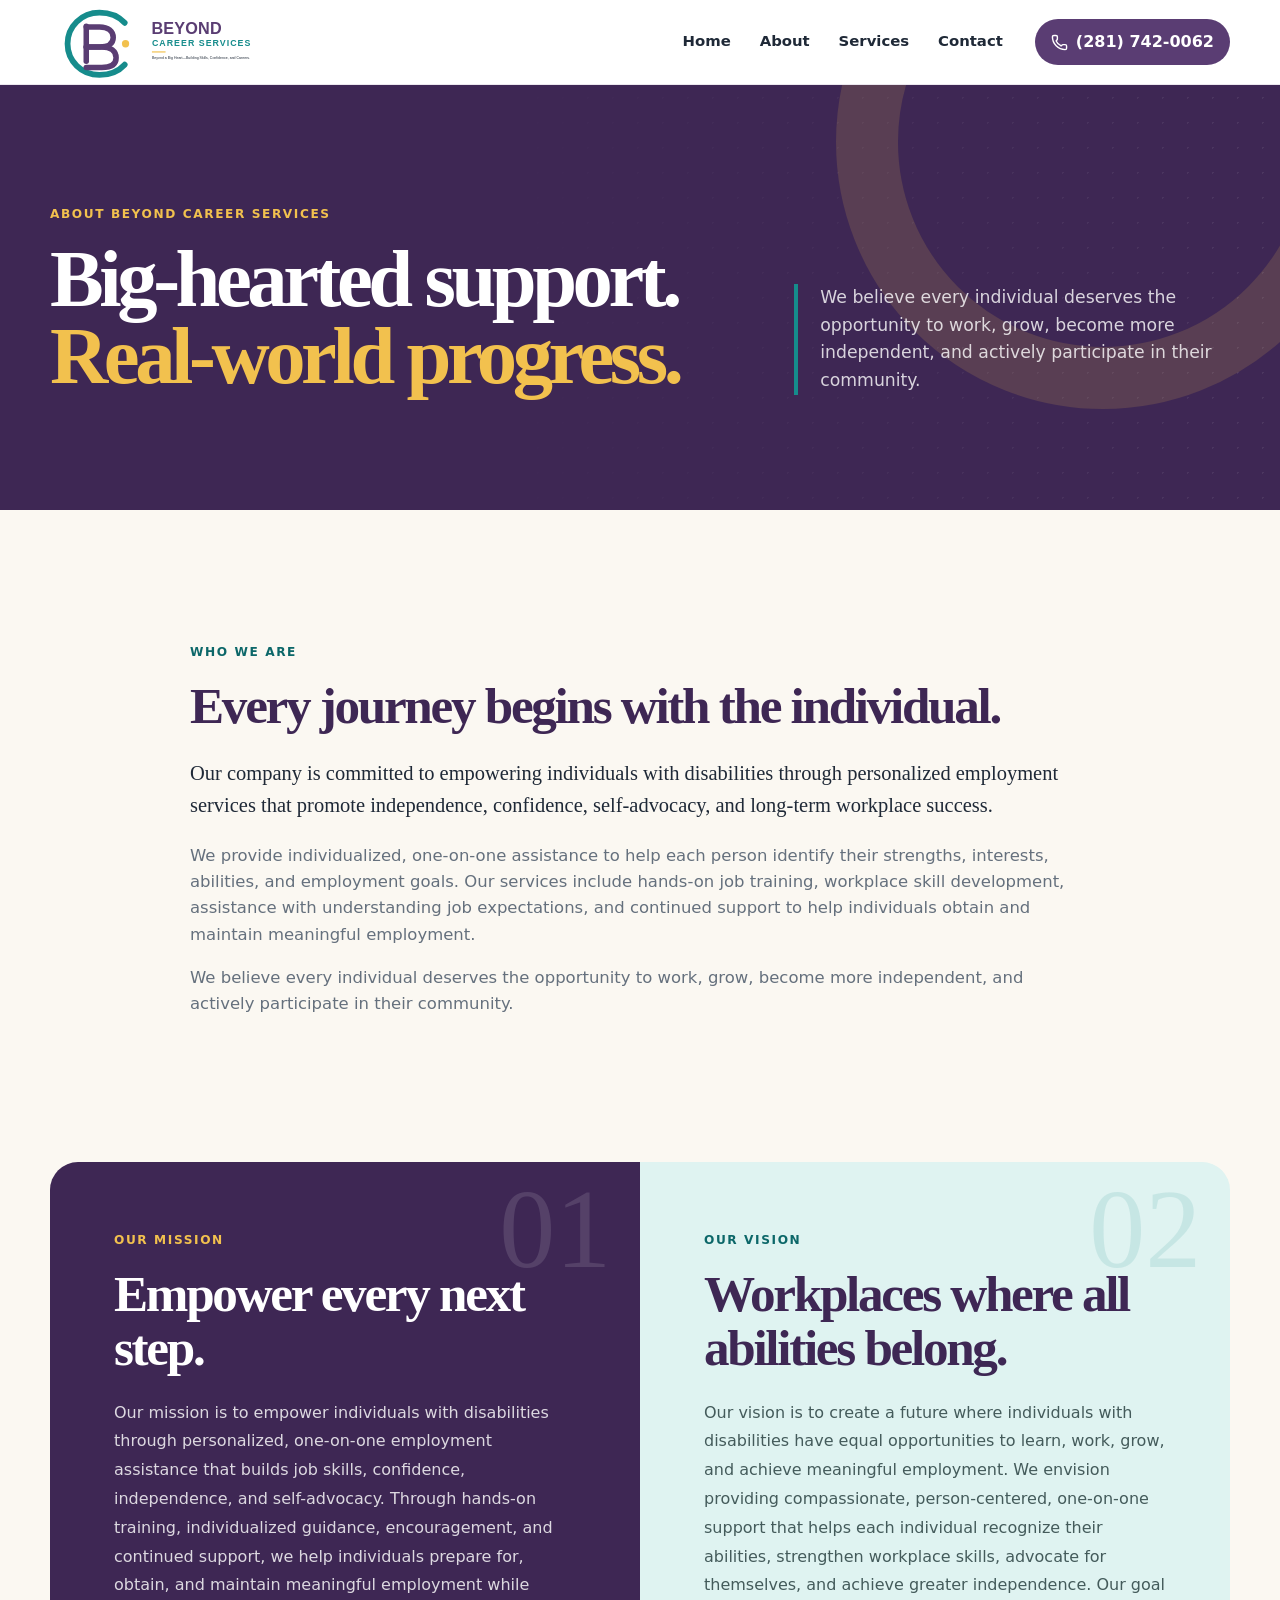
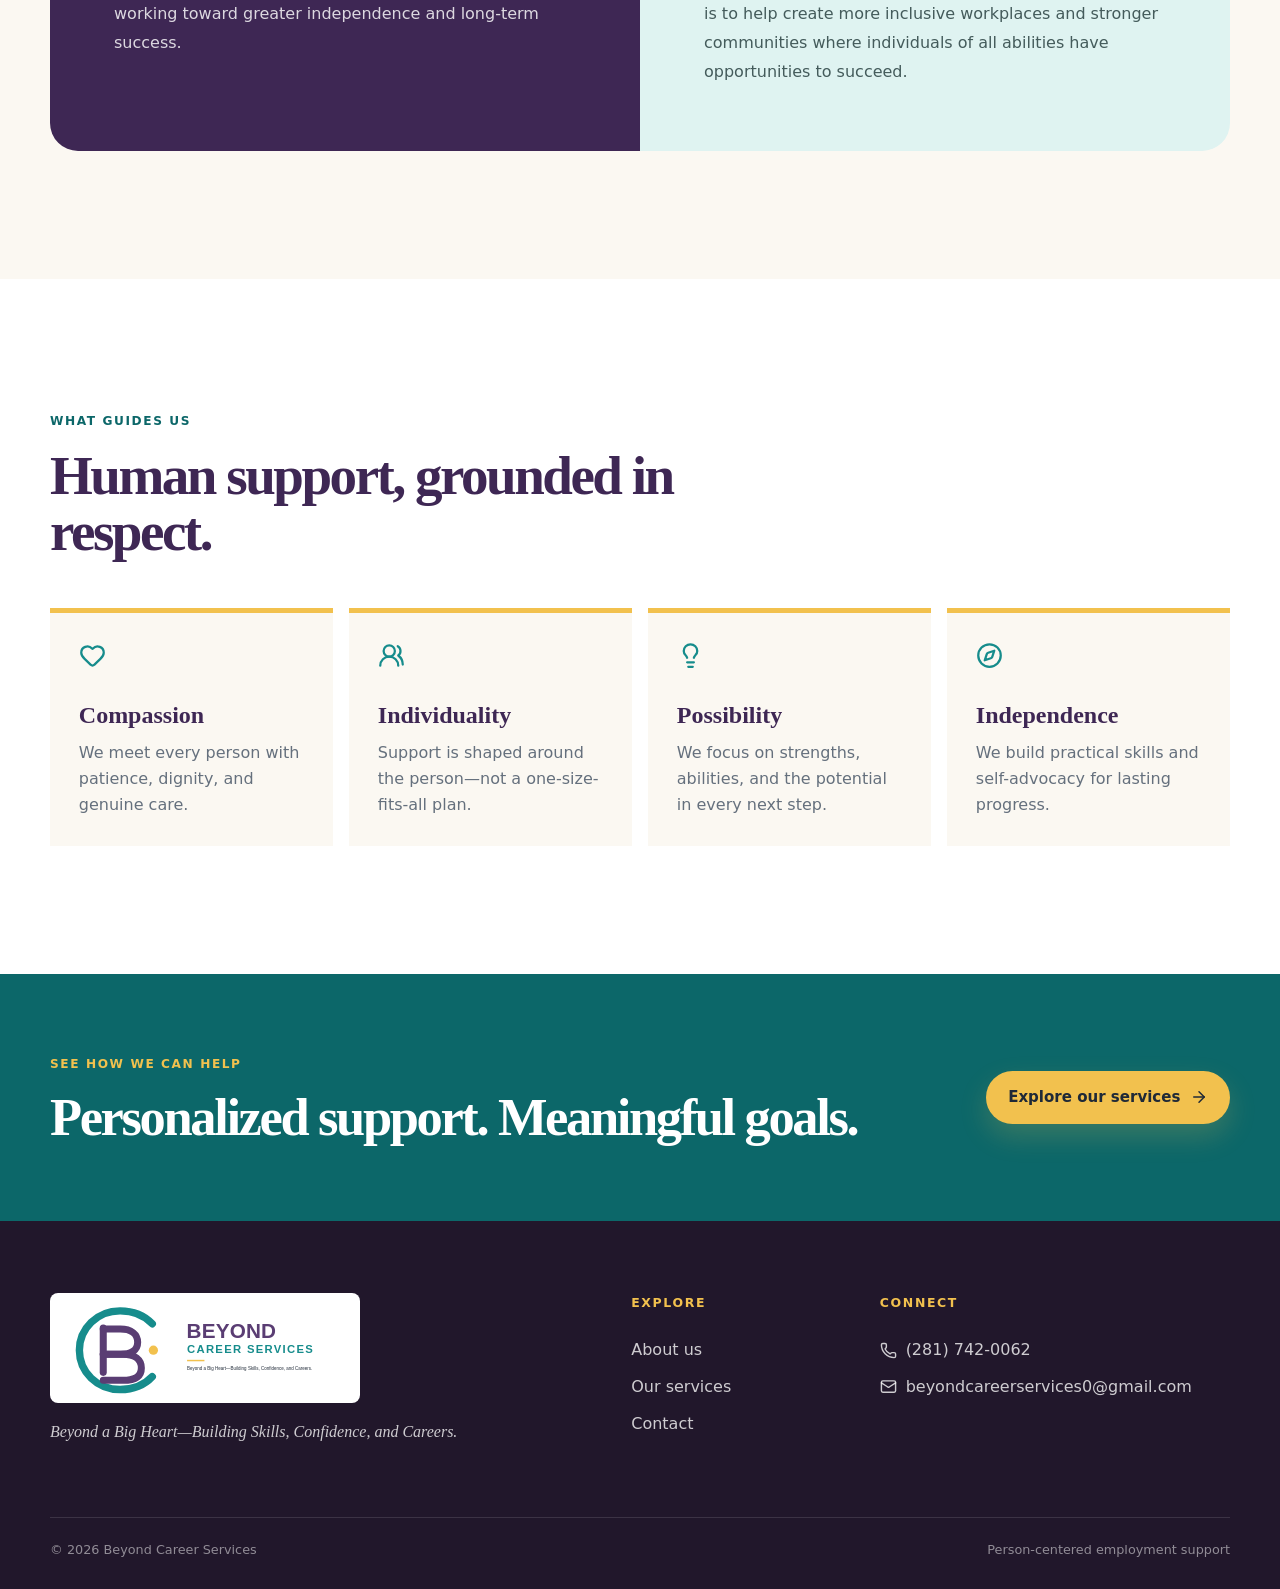
==== commit 2b5eae8d: "Prepare site links for custom domain" ====
--- a/about.html
+++ b/about.html
@@ -1,2 +1,2 @@
-<!DOCTYPE html><html lang="en"><head><meta charSet="utf-8"/><meta name="viewport" content="width=device-width, initial-scale=1"/><title>About Us | Beyond Career Services</title><meta name="description" content="Learn about the mission, vision, and person-centered approach behind Beyond Career Services."/><meta property="og:title" content="Beyond Career Services"/><meta property="og:description" content="Beyond a Big Heart—Building Skills, Confidence, and Careers."/><meta property="og:type" content="website"/><meta name="twitter:card" content="summary_large_image"/><meta name="twitter:title" content="Beyond Career Services"/><meta name="twitter:description" content="Beyond a Big Heart—Building Skills, Confidence, and Careers."/><link rel="icon" href="/beyond-career-services/icon.svg" type="image/svg+xml" sizes="any"/>
-<meta property="og:image" content="https://ramphalharrilal.github.io/beyond-career-services/og-card.png"><meta property="og:image:width" content="1200"><meta property="og:image:height" content="630"><meta property="og:image:alt" content="Beyond Career Services"><meta name="twitter:image" content="https://ramphalharrilal.github.io/beyond-career-services/og-card.png"><link rel="stylesheet" href="/beyond-career-services/styles.css?v=20260903-2"><script defer src="/beyond-career-services/app.js?v=20260903-2"></script></head><body><a class="skip-link" href="#main-content">Skip to main content</a><header class="site-header"><div class="site-container header-inner"><a href="/beyond-career-services/" class="brand-link" aria-label="Beyond Career Services home"><img src="/beyond-career-services/bcs-logo.svg" alt="Beyond Career Services" width="1600" height="520" loading="eager" fetchPriority="high" decoding="async" data-nimg="1"/></a><nav class="desktop-nav" aria-label="Primary navigation"><a href="/beyond-career-services/">Home</a><a href="/beyond-career-services/about.html">About</a><a href="/beyond-career-services/services.html">Services</a><a href="/beyond-career-services/contact.html">Contact</a></nav><a class="header-phone" href="tel:+12817420062"><svg xmlns="http://www.w3.org/2000/svg" width="17" height="17" viewBox="0 0 24 24" fill="none" stroke="currentColor" stroke-width="2" stroke-linecap="round" stroke-linejoin="round" class="lucide lucide-phone" aria-hidden="true"><path d="M13.832 16.568a1 1 0 0 0 1.213-.303l.355-.465A2 2 0 0 1 17 15h3a2 2 0 0 1 2 2v3a2 2 0 0 1-2 2A18 18 0 0 1 2 4a2 2 0 0 1 2-2h3a2 2 0 0 1 2 2v3a2 2 0 0 1-.8 1.6l-.468.351a1 1 0 0 0-.292 1.233 14 14 0 0 0 6.392 6.384"></path></svg><span>(281) 742-0062</span></a><details class="mobile-menu"><summary aria-label="Open navigation menu"><svg xmlns="http://www.w3.org/2000/svg" width="25" height="25" viewBox="0 0 24 24" fill="none" stroke="currentColor" stroke-width="2" stroke-linecap="round" stroke-linejoin="round" class="lucide lucide-menu" aria-hidden="true"><path d="M4 5h16"></path><path d="M4 12h16"></path><path d="M4 19h16"></path></svg></summary><nav aria-label="Mobile navigation"><a href="/beyond-career-services/">Home</a><a href="/beyond-career-services/about.html">About</a><a href="/beyond-career-services/services.html">Services</a><a href="/beyond-career-services/contact.html">Contact</a><a href="tel:+12817420062">Call (281) 742-0062</a></nav></details></div></header><main id="main-content"><section class="page-hero"><div class="site-container page-hero-grid"><div><p class="eyebrow">About Beyond Career Services</p><h1>Big-hearted support.<br/><span>Real-world progress.</span></h1></div><p>We believe every individual deserves the opportunity to work, grow, become more independent, and actively participate in their community.</p></div></section><section class="section about-intro"><div class="site-container about-intro-grid about-intro-grid-text"><div class="prose-block"><p class="eyebrow">Who we are</p><h2>Every journey begins with the individual.</h2><p>Our company is committed to empowering individuals with disabilities through personalized employment services that promote independence, confidence, self-advocacy, and long-term workplace success.</p><p>We provide individualized, one-on-one assistance to help each person identify their strengths, interests, abilities, and employment goals. Our services include hands-on job training, workplace skill development, assistance with understanding job expectations, and continued support to help individuals obtain and maintain meaningful employment.</p><p>We believe every individual deserves the opportunity to work, grow, become more independent, and actively participate in their community.</p></div></div></section><section class="purpose-section"><div class="site-container purpose-grid"><article class="purpose-card mission-card"><span>01</span><p class="eyebrow eyebrow-light">Our mission</p><h2>Empower every next step.</h2><p>Our mission is to empower individuals with disabilities through personalized, one-on-one employment assistance that builds job skills, confidence, independence, and self-advocacy. Through hands-on training, individualized guidance, encouragement, and continued support, we help individuals prepare for, obtain, and maintain meaningful employment while working toward greater independence and long-term success.</p></article><article class="purpose-card vision-card"><span>02</span><p class="eyebrow">Our vision</p><h2>Workplaces where all abilities belong.</h2><p>Our vision is to create a future where individuals with disabilities have equal opportunities to learn, work, grow, and achieve meaningful employment. We envision providing compassionate, person-centered, one-on-one support that helps each individual recognize their abilities, strengthen workplace skills, advocate for themselves, and achieve greater independence. Our goal is to help create more inclusive workplaces and stronger communities where individuals of all abilities have opportunities to succeed.</p></article></div></section><section class="section values-section"><div class="site-container"><div class="section-heading"><p class="eyebrow">What guides us</p><h2>Human support, grounded in respect.</h2></div><div class="values-grid"><article><svg xmlns="http://www.w3.org/2000/svg" width="27" height="27" viewBox="0 0 24 24" fill="none" stroke="currentColor" stroke-width="2" stroke-linecap="round" stroke-linejoin="round" class="lucide lucide-heart" aria-hidden="true"><path d="M2 9.5a5.5 5.5 0 0 1 9.591-3.676.56.56 0 0 0 .818 0A5.49 5.49 0 0 1 22 9.5c0 2.29-1.5 4-3 5.5l-5.492 5.313a2 2 0 0 1-3 .019L5 15c-1.5-1.5-3-3.2-3-5.5"></path></svg><h3>Compassion</h3><p>We meet every person with patience, dignity, and genuine care.</p></article><article><svg xmlns="http://www.w3.org/2000/svg" width="27" height="27" viewBox="0 0 24 24" fill="none" stroke="currentColor" stroke-width="2" stroke-linecap="round" stroke-linejoin="round" class="lucide lucide-users-round" aria-hidden="true"><path d="M18 21a8 8 0 0 0-16 0"></path><circle cx="10" cy="8" r="5"></circle><path d="M22 20c0-3.37-2-6.5-4-8a5 5 0 0 0-.45-8.3"></path></svg><h3>Individuality</h3><p>Support is shaped around the person—not a one-size-fits-all plan.</p></article><article><svg xmlns="http://www.w3.org/2000/svg" width="27" height="27" viewBox="0 0 24 24" fill="none" stroke="currentColor" stroke-width="2" stroke-linecap="round" stroke-linejoin="round" class="lucide lucide-lightbulb" aria-hidden="true"><path d="M15 14c.2-1 .7-1.7 1.5-2.5 1-.9 1.5-2.2 1.5-3.5A6 6 0 0 0 6 8c0 1 .2 2.2 1.5 3.5.7.7 1.3 1.5 1.5 2.5"></path><path d="M9 18h6"></path><path d="M10 22h4"></path></svg><h3>Possibility</h3><p>We focus on strengths, abilities, and the potential in every next step.</p></article><article><svg xmlns="http://www.w3.org/2000/svg" width="27" height="27" viewBox="0 0 24 24" fill="none" stroke="currentColor" stroke-width="2" stroke-linecap="round" stroke-linejoin="round" class="lucide lucide-compass" aria-hidden="true"><circle cx="12" cy="12" r="10"></circle><path d="m16.24 7.76-1.804 5.411a2 2 0 0 1-1.265 1.265L7.76 16.24l1.804-5.411a2 2 0 0 1 1.265-1.265z"></path></svg><h3>Independence</h3><p>We build practical skills and self-advocacy for lasting progress.</p></article></div></div></section><section class="closing-cta"><div class="site-container closing-cta-inner"><div><p class="eyebrow eyebrow-light">See how we can help</p><h2>Personalized support. Meaningful goals.</h2></div><a href="/beyond-career-services/services.html" class="button button-gold">Explore our services <svg xmlns="http://www.w3.org/2000/svg" width="18" height="18" viewBox="0 0 24 24" fill="none" stroke="currentColor" stroke-width="2" stroke-linecap="round" stroke-linejoin="round" class="lucide lucide-arrow-right" aria-hidden="true"><path d="M5 12h14"></path><path d="m12 5 7 7-7 7"></path></svg></a></div></section></main><footer class="site-footer"><div class="site-container footer-grid"><div><img src="/beyond-career-services/bcs-logo.svg" alt="Beyond Career Services" width="1600" height="520" loading="lazy" decoding="async" class="footer-logo" data-nimg="1"/><p class="footer-slogan">Beyond a Big Heart—Building Skills, Confidence, and Careers.</p></div><div><p class="footer-heading">Explore</p><a href="/beyond-career-services/about.html">About us</a><a href="/beyond-career-services/services.html">Our services</a><a href="/beyond-career-services/contact.html">Contact</a></div><div><p class="footer-heading">Connect</p><a href="tel:+12817420062"><svg xmlns="http://www.w3.org/2000/svg" width="17" height="17" viewBox="0 0 24 24" fill="none" stroke="currentColor" stroke-width="2" stroke-linecap="round" stroke-linejoin="round" class="lucide lucide-phone" aria-hidden="true"><path d="M13.832 16.568a1 1 0 0 0 1.213-.303l.355-.465A2 2 0 0 1 17 15h3a2 2 0 0 1 2 2v3a2 2 0 0 1-2 2A18 18 0 0 1 2 4a2 2 0 0 1 2-2h3a2 2 0 0 1 2 2v3a2 2 0 0 1-.8 1.6l-.468.351a1 1 0 0 0-.292 1.233 14 14 0 0 0 6.392 6.384"></path></svg> (281) 742-0062</a><a href="mailto:beyondcareerservices0@gmail.com"><svg xmlns="http://www.w3.org/2000/svg" width="17" height="17" viewBox="0 0 24 24" fill="none" stroke="currentColor" stroke-width="2" stroke-linecap="round" stroke-linejoin="round" class="lucide lucide-mail" aria-hidden="true"><path d="m22 7-8.991 5.727a2 2 0 0 1-2.009 0L2 7"></path><rect x="2" y="4" width="20" height="16" rx="2"></rect></svg> beyondcareerservices0@gmail.com</a></div></div><div class="site-container footer-bottom"><span>© <!-- -->2026<!-- --> Beyond Career Services</span><span>Person-centered employment support</span></div></footer></body></html>
+<!DOCTYPE html><html lang="en"><head><meta charSet="utf-8"/><meta name="viewport" content="width=device-width, initial-scale=1"/><title>About Us | Beyond Career Services</title><meta name="description" content="Learn about the mission, vision, and person-centered approach behind Beyond Career Services."/><meta property="og:title" content="Beyond Career Services"/><meta property="og:description" content="Beyond a Big Heart—Building Skills, Confidence, and Careers."/><meta property="og:type" content="website"/><meta name="twitter:card" content="summary_large_image"/><meta name="twitter:title" content="Beyond Career Services"/><meta name="twitter:description" content="Beyond a Big Heart—Building Skills, Confidence, and Careers."/><link rel="icon" href="/icon.svg" type="image/svg+xml" sizes="any"/>
+<meta property="og:image" content="https://beyondcareerservices.com/og-card.png"><meta property="og:image:width" content="1200"><meta property="og:image:height" content="630"><meta property="og:image:alt" content="Beyond Career Services"><meta name="twitter:image" content="https://beyondcareerservices.com/og-card.png"><link rel="stylesheet" href="/styles.css?v=20260903-3"><script defer src="/app.js?v=20260903-3"></script></head><body><a class="skip-link" href="#main-content">Skip to main content</a><header class="site-header"><div class="site-container header-inner"><a href="/" class="brand-link" aria-label="Beyond Career Services home"><img src="/bcs-logo.svg" alt="Beyond Career Services" width="1600" height="520" loading="eager" fetchPriority="high" decoding="async" data-nimg="1"/></a><nav class="desktop-nav" aria-label="Primary navigation"><a href="/">Home</a><a href="/about.html">About</a><a href="/services.html">Services</a><a href="/contact.html">Contact</a></nav><a class="header-phone" href="tel:+12817420062"><svg xmlns="http://www.w3.org/2000/svg" width="17" height="17" viewBox="0 0 24 24" fill="none" stroke="currentColor" stroke-width="2" stroke-linecap="round" stroke-linejoin="round" class="lucide lucide-phone" aria-hidden="true"><path d="M13.832 16.568a1 1 0 0 0 1.213-.303l.355-.465A2 2 0 0 1 17 15h3a2 2 0 0 1 2 2v3a2 2 0 0 1-2 2A18 18 0 0 1 2 4a2 2 0 0 1 2-2h3a2 2 0 0 1 2 2v3a2 2 0 0 1-.8 1.6l-.468.351a1 1 0 0 0-.292 1.233 14 14 0 0 0 6.392 6.384"></path></svg><span>(281) 742-0062</span></a><details class="mobile-menu"><summary aria-label="Open navigation menu"><svg xmlns="http://www.w3.org/2000/svg" width="25" height="25" viewBox="0 0 24 24" fill="none" stroke="currentColor" stroke-width="2" stroke-linecap="round" stroke-linejoin="round" class="lucide lucide-menu" aria-hidden="true"><path d="M4 5h16"></path><path d="M4 12h16"></path><path d="M4 19h16"></path></svg></summary><nav aria-label="Mobile navigation"><a href="/">Home</a><a href="/about.html">About</a><a href="/services.html">Services</a><a href="/contact.html">Contact</a><a href="tel:+12817420062">Call (281) 742-0062</a></nav></details></div></header><main id="main-content"><section class="page-hero"><div class="site-container page-hero-grid"><div><p class="eyebrow">About Beyond Career Services</p><h1>Big-hearted support.<br/><span>Real-world progress.</span></h1></div><p>We believe every individual deserves the opportunity to work, grow, become more independent, and actively participate in their community.</p></div></section><section class="section about-intro"><div class="site-container about-intro-grid about-intro-grid-text"><div class="prose-block"><p class="eyebrow">Who we are</p><h2>Every journey begins with the individual.</h2><p>Our company is committed to empowering individuals with disabilities through personalized employment services that promote independence, confidence, self-advocacy, and long-term workplace success.</p><p>We provide individualized, one-on-one assistance to help each person identify their strengths, interests, abilities, and employment goals. Our services include hands-on job training, workplace skill development, assistance with understanding job expectations, and continued support to help individuals obtain and maintain meaningful employment.</p><p>We believe every individual deserves the opportunity to work, grow, become more independent, and actively participate in their community.</p></div></div></section><section class="purpose-section"><div class="site-container purpose-grid"><article class="purpose-card mission-card"><span>01</span><p class="eyebrow eyebrow-light">Our mission</p><h2>Empower every next step.</h2><p>Our mission is to empower individuals with disabilities through personalized, one-on-one employment assistance that builds job skills, confidence, independence, and self-advocacy. Through hands-on training, individualized guidance, encouragement, and continued support, we help individuals prepare for, obtain, and maintain meaningful employment while working toward greater independence and long-term success.</p></article><article class="purpose-card vision-card"><span>02</span><p class="eyebrow">Our vision</p><h2>Workplaces where all abilities belong.</h2><p>Our vision is to create a future where individuals with disabilities have equal opportunities to learn, work, grow, and achieve meaningful employment. We envision providing compassionate, person-centered, one-on-one support that helps each individual recognize their abilities, strengthen workplace skills, advocate for themselves, and achieve greater independence. Our goal is to help create more inclusive workplaces and stronger communities where individuals of all abilities have opportunities to succeed.</p></article></div></section><section class="section values-section"><div class="site-container"><div class="section-heading"><p class="eyebrow">What guides us</p><h2>Human support, grounded in respect.</h2></div><div class="values-grid"><article><svg xmlns="http://www.w3.org/2000/svg" width="27" height="27" viewBox="0 0 24 24" fill="none" stroke="currentColor" stroke-width="2" stroke-linecap="round" stroke-linejoin="round" class="lucide lucide-heart" aria-hidden="true"><path d="M2 9.5a5.5 5.5 0 0 1 9.591-3.676.56.56 0 0 0 .818 0A5.49 5.49 0 0 1 22 9.5c0 2.29-1.5 4-3 5.5l-5.492 5.313a2 2 0 0 1-3 .019L5 15c-1.5-1.5-3-3.2-3-5.5"></path></svg><h3>Compassion</h3><p>We meet every person with patience, dignity, and genuine care.</p></article><article><svg xmlns="http://www.w3.org/2000/svg" width="27" height="27" viewBox="0 0 24 24" fill="none" stroke="currentColor" stroke-width="2" stroke-linecap="round" stroke-linejoin="round" class="lucide lucide-users-round" aria-hidden="true"><path d="M18 21a8 8 0 0 0-16 0"></path><circle cx="10" cy="8" r="5"></circle><path d="M22 20c0-3.37-2-6.5-4-8a5 5 0 0 0-.45-8.3"></path></svg><h3>Individuality</h3><p>Support is shaped around the person—not a one-size-fits-all plan.</p></article><article><svg xmlns="http://www.w3.org/2000/svg" width="27" height="27" viewBox="0 0 24 24" fill="none" stroke="currentColor" stroke-width="2" stroke-linecap="round" stroke-linejoin="round" class="lucide lucide-lightbulb" aria-hidden="true"><path d="M15 14c.2-1 .7-1.7 1.5-2.5 1-.9 1.5-2.2 1.5-3.5A6 6 0 0 0 6 8c0 1 .2 2.2 1.5 3.5.7.7 1.3 1.5 1.5 2.5"></path><path d="M9 18h6"></path><path d="M10 22h4"></path></svg><h3>Possibility</h3><p>We focus on strengths, abilities, and the potential in every next step.</p></article><article><svg xmlns="http://www.w3.org/2000/svg" width="27" height="27" viewBox="0 0 24 24" fill="none" stroke="currentColor" stroke-width="2" stroke-linecap="round" stroke-linejoin="round" class="lucide lucide-compass" aria-hidden="true"><circle cx="12" cy="12" r="10"></circle><path d="m16.24 7.76-1.804 5.411a2 2 0 0 1-1.265 1.265L7.76 16.24l1.804-5.411a2 2 0 0 1 1.265-1.265z"></path></svg><h3>Independence</h3><p>We build practical skills and self-advocacy for lasting progress.</p></article></div></div></section><section class="closing-cta"><div class="site-container closing-cta-inner"><div><p class="eyebrow eyebrow-light">See how we can help</p><h2>Personalized support. Meaningful goals.</h2></div><a href="/services.html" class="button button-gold">Explore our services <svg xmlns="http://www.w3.org/2000/svg" width="18" height="18" viewBox="0 0 24 24" fill="none" stroke="currentColor" stroke-width="2" stroke-linecap="round" stroke-linejoin="round" class="lucide lucide-arrow-right" aria-hidden="true"><path d="M5 12h14"></path><path d="m12 5 7 7-7 7"></path></svg></a></div></section></main><footer class="site-footer"><div class="site-container footer-grid"><div><img src="/bcs-logo.svg" alt="Beyond Career Services" width="1600" height="520" loading="lazy" decoding="async" class="footer-logo" data-nimg="1"/><p class="footer-slogan">Beyond a Big Heart—Building Skills, Confidence, and Careers.</p></div><div><p class="footer-heading">Explore</p><a href="/about.html">About us</a><a href="/services.html">Our services</a><a href="/contact.html">Contact</a></div><div><p class="footer-heading">Connect</p><a href="tel:+12817420062"><svg xmlns="http://www.w3.org/2000/svg" width="17" height="17" viewBox="0 0 24 24" fill="none" stroke="currentColor" stroke-width="2" stroke-linecap="round" stroke-linejoin="round" class="lucide lucide-phone" aria-hidden="true"><path d="M13.832 16.568a1 1 0 0 0 1.213-.303l.355-.465A2 2 0 0 1 17 15h3a2 2 0 0 1 2 2v3a2 2 0 0 1-2 2A18 18 0 0 1 2 4a2 2 0 0 1 2-2h3a2 2 0 0 1 2 2v3a2 2 0 0 1-.8 1.6l-.468.351a1 1 0 0 0-.292 1.233 14 14 0 0 0 6.392 6.384"></path></svg> (281) 742-0062</a><a href="mailto:beyondcareerservices0@gmail.com"><svg xmlns="http://www.w3.org/2000/svg" width="17" height="17" viewBox="0 0 24 24" fill="none" stroke="currentColor" stroke-width="2" stroke-linecap="round" stroke-linejoin="round" class="lucide lucide-mail" aria-hidden="true"><path d="m22 7-8.991 5.727a2 2 0 0 1-2.009 0L2 7"></path><rect x="2" y="4" width="20" height="16" rx="2"></rect></svg> beyondcareerservices0@gmail.com</a></div></div><div class="site-container footer-bottom"><span>© <!-- -->2026<!-- --> Beyond Career Services</span><span>Person-centered employment support</span></div></footer></body></html>
--- a/styles.css
+++ b/styles.css
@@ -0,0 +1,272 @@
+
+:root {
+  --purple: #5a3d73;
+  --purple-deep: #3e2754;
+  --purple-soft: #eee8f3;
+  --teal: #168c8c;
+  --teal-deep: #0c6769;
+  --teal-soft: #dff3f1;
+  --gold: #f2c14e;
+  --gold-soft: #fff3c8;
+  --ink: #1f2937;
+  --muted: #65707d;
+  --cream: #fbf8f2;
+  --white: #ffffff;
+  --line: #e9e3eb;
+  --shadow: 0 24px 70px rgba(49, 31, 65, 0.14);
+  --font-sans: Inter, ui-sans-serif, system-ui, -apple-system, BlinkMacSystemFont, "Segoe UI", sans-serif;
+  --font-display: Georgia, "Times New Roman", serif;
+}
+
+* { box-sizing: border-box; }
+html { scroll-behavior: smooth; }
+body { margin: 0; color: var(--ink); background: var(--cream); font-family: var(--font-sans); line-height: 1.6; text-rendering: optimizeLegibility; }
+img { display: block; max-width: 100%; height: auto; }
+a { color: inherit; }
+.skip-link { position: fixed; left: 1rem; top: -5rem; z-index: 100; padding: .75rem 1rem; border-radius: .6rem; background: var(--gold); color: var(--ink); font-weight: 800; }
+.skip-link:focus { top: 1rem; }
+:focus-visible { outline: 3px solid var(--gold); outline-offset: 3px; }
+.site-container { width: min(1180px, calc(100% - 40px)); margin-inline: auto; }
+
+.site-header { position: sticky; top: 0; z-index: 50; border-bottom: 1px solid rgba(90, 61, 115, .12); background: rgba(255, 255, 255, .94); backdrop-filter: blur(16px); }
+.header-inner { min-height: 84px; display: flex; align-items: center; gap: 2rem; }
+.brand-link { display: block; flex: 0 0 auto; }
+.brand-link img { width: 232px; height: auto; }
+.desktop-nav { margin-left: auto; display: flex; align-items: center; gap: 1.8rem; }
+.desktop-nav a { position: relative; text-decoration: none; font-size: .93rem; font-weight: 750; }
+.desktop-nav a::after { content: ''; position: absolute; left: 0; right: 100%; bottom: -.45rem; height: 3px; background: var(--teal); transition: right .2s ease; }
+.desktop-nav a:hover::after { right: 0; }
+.header-phone { min-height: 44px; display: inline-flex; align-items: center; gap: .5rem; padding: .65rem 1rem; border-radius: 999px; color: white; background: var(--purple); text-decoration: none; font-weight: 800; }
+.header-phone:hover { background: var(--purple-deep); }
+.mobile-menu { display: none; margin-left: auto; position: relative; }
+.mobile-menu summary { width: 48px; height: 48px; display: grid; place-items: center; border-radius: 50%; background: var(--purple-soft); color: var(--purple); cursor: pointer; list-style: none; }
+.mobile-menu summary::-webkit-details-marker { display: none; }
+.mobile-menu nav { position: absolute; right: 0; top: 58px; width: min(290px, calc(100vw - 40px)); display: grid; padding: .8rem; border: 1px solid var(--line); border-radius: 1rem; background: white; box-shadow: var(--shadow); }
+.mobile-menu nav a { padding: .75rem .8rem; border-radius: .6rem; text-decoration: none; font-weight: 750; }
+.mobile-menu nav a:hover { background: var(--teal-soft); }
+
+.hero { position: relative; min-height: 760px; overflow: hidden; padding: 86px 0 94px; background: var(--cream); }
+.hero::before { content: ''; position: absolute; inset: 0; pointer-events: none; background-image: radial-gradient(rgba(90, 61, 115, .14) 1px, transparent 1px); background-size: 24px 24px; mask-image: linear-gradient(to right, black, transparent 58%); opacity: .42; }
+.hero-grid { position: relative; z-index: 2; display: grid; grid-template-columns: 1.02fr .98fr; align-items: center; gap: clamp(3rem, 7vw, 6.5rem); }
+.hero-copy { max-width: 660px; }
+.eyebrow { display: inline-flex; align-items: center; gap: .5rem; margin: 0 0 1.15rem; color: var(--teal-deep); font-size: .76rem; font-weight: 850; letter-spacing: .13em; line-height: 1.3; text-transform: uppercase; }
+.hero h1 { margin: 0; color: var(--ink); font-family: var(--font-display); font-size: clamp(3.7rem, 6.6vw, 6.5rem); font-weight: 600; letter-spacing: -.06em; line-height: .93; }
+.hero h1 span { color: var(--purple); }
+.hero-summary { max-width: 635px; margin: 1.8rem 0 0; color: #4c5865; font-size: clamp(1.05rem, 1.6vw, 1.24rem); line-height: 1.75; }
+.hero-actions { display: flex; flex-wrap: wrap; gap: .8rem; margin-top: 2rem; }
+.button { min-height: 50px; display: inline-flex; align-items: center; justify-content: center; gap: .6rem; padding: .78rem 1.25rem; border: 2px solid transparent; border-radius: 999px; text-decoration: none; font-size: .94rem; font-weight: 850; transition: transform .2s ease, box-shadow .2s ease, background .2s ease; }
+.button:hover { transform: translateY(-2px); }
+.button-primary { color: white; background: var(--purple); box-shadow: 0 12px 30px rgba(90,61,115,.22); }
+.button-primary:hover { background: var(--purple-deep); box-shadow: 0 16px 34px rgba(90,61,115,.3); }
+.button-secondary { border-color: rgba(90,61,115,.3); color: var(--purple); background: rgba(255,255,255,.6); }
+.button-secondary:hover { border-color: var(--purple); background: white; }
+.button-gold { color: var(--ink); background: var(--gold); box-shadow: 0 12px 28px rgba(242,193,78,.2); }
+.button-gold:hover { background: #ffd16a; }
+.hero-slogan { margin: 1.25rem 0 0; color: var(--purple); font-family: var(--font-display); font-size: .98rem; font-style: italic; }
+.hero-visual { position: relative; min-height: 570px; }
+.photo-frame { position: absolute; inset: 30px 0 0 58px; overflow: hidden; border: 9px solid white; border-radius: 48% 48% 22% 22% / 25% 25% 18% 18%; background: var(--teal-soft); box-shadow: var(--shadow); }
+.photo-frame::after { content: ''; position: absolute; inset: 0; box-shadow: inset 0 0 0 1px rgba(31,41,55,.08); pointer-events: none; }
+.photo-frame img { width: 100%; height: 100%; object-fit: cover; object-position: 53% center; }
+.mark-card { position: absolute; left: -44px; top: -8px; width: 172px; min-height: 188px; display: grid; place-items: center; gap: .25rem; padding: 1.05rem; border: 1px solid rgba(90,61,115,.12); border-radius: 30px; background: white; box-shadow: 0 18px 45px rgba(49,31,65,.16); transform: rotate(-3deg); }
+.mark-card span { color: var(--purple); font-size: .76rem; font-weight: 850; line-height: 1.35; text-align: center; }
+.animated-mark { width: 110px; overflow: visible; }
+.animated-mark path { fill: none; stroke: var(--purple); stroke-width: 38; stroke-linecap: round; stroke-linejoin: round; }
+.animated-mark .mark-c { stroke: var(--teal); stroke-width: 40; stroke-dasharray: 1220; stroke-dashoffset: 1220; animation: draw-mark 1.45s cubic-bezier(.4,0,.2,1) .2s forwards; }
+.animated-mark .mark-b { opacity: 0; transform: translateY(22px); transform-origin: center; animation: settle-mark .65s cubic-bezier(.22,1,.36,1) 1s forwards; }
+.animated-mark .mark-dot { fill: var(--gold); opacity: 0; transform: scale(0); transform-origin: 476px 260px; animation: pop-dot .48s cubic-bezier(.34,1.56,.64,1) 1.45s forwards; }
+.hero-note { position: absolute; right: -16px; bottom: -10px; max-width: 220px; display: flex; align-items: center; gap: .7rem; padding: .85rem 1rem; border-radius: 16px; color: white; background: var(--teal); box-shadow: 0 18px 45px rgba(12,103,105,.23); font-size: .83rem; font-weight: 850; }
+.hero-orb { position: absolute; border-radius: 50%; pointer-events: none; }
+.hero-orb-one { width: 360px; height: 360px; right: -160px; top: 45px; border: 55px solid var(--teal-soft); }
+.hero-orb-two { width: 200px; height: 200px; right: 35%; bottom: -150px; background: var(--gold-soft); }
+.hero-enter { opacity: 0; transform: translateY(20px); animation: hero-enter .7s ease forwards; }
+.hero-enter-one { animation-delay: .05s; }.hero-enter-two { animation-delay: .15s; }.hero-enter-three { animation-delay: .28s; }.hero-enter-four { animation-delay: .4s; }
+
+.intro-band { color: white; background: var(--teal-deep); }
+.intro-band-inner { min-height: 82px; display: flex; align-items: center; justify-content: center; gap: clamp(1rem, 4vw, 3.2rem); font-family: var(--font-display); font-size: clamp(1rem, 2vw, 1.2rem); font-style: italic; }
+.intro-band i { width: 9px; height: 9px; flex: 0 0 auto; border-radius: 50%; background: var(--gold); }
+
+.community-photo-section { padding: clamp(34px, 5vw, 62px) 0 clamp(82px, 10vw, 130px); background: var(--cream); }
+.community-photo-wrap { position: relative; min-height: clamp(420px, 56vw, 650px); overflow: hidden; border-radius: 28px; box-shadow: var(--shadow); }
+.community-photo { width: 100%; height: 100%; min-height: inherit; object-fit: cover; object-position: center; }
+.community-photo-wrap::after { content: ''; position: absolute; inset: 42% 0 0; background: linear-gradient(to top, rgba(33, 23, 43, .93), transparent); }
+.community-photo-copy { position: absolute; z-index: 1; right: clamp(1.5rem, 5vw, 4rem); bottom: clamp(1.5rem, 5vw, 3.5rem); left: clamp(1.5rem, 5vw, 4rem); max-width: 720px; color: white; }
+.community-photo-copy h2 { margin: 0; color: white; font-family: var(--font-display); font-size: clamp(2.2rem, 4.5vw, 4.4rem); font-weight: 600; line-height: 1; letter-spacing: -.045em; }
+
+.section { padding: clamp(82px, 10vw, 130px) 0; }
+.section-heading { max-width: 720px; margin-bottom: 3rem; }
+.section-heading h2, .story-copy h2, .closing-cta h2 { margin: 0; color: var(--purple-deep); font-family: var(--font-display); font-size: clamp(2.5rem, 4.3vw, 4.4rem); font-weight: 600; letter-spacing: -.045em; line-height: 1.02; }
+.section-heading > p:last-child { max-width: 650px; margin: 1.15rem 0 0; color: var(--muted); font-size: 1.06rem; }
+.centered { margin-inline: auto; text-align: center; }
+.service-grid { display: grid; grid-template-columns: repeat(3, 1fr); gap: 1rem; }
+.service-card { position: relative; min-height: 330px; display: flex; flex-direction: column; padding: 2rem; overflow: hidden; border: 1px solid var(--line); border-radius: 24px; background: white; transition: transform .25s ease, border-color .25s ease, box-shadow .25s ease; }
+.service-card:hover { transform: translateY(-7px); border-color: rgba(22,140,140,.4); box-shadow: 0 24px 60px rgba(49,31,65,.11); }
+.service-card::after { content: ''; position: absolute; width: 100px; height: 100px; right: -50px; bottom: -50px; border-radius: 50%; background: var(--teal-soft); transition: transform .25s ease; }
+.service-card:hover::after { transform: scale(1.35); }
+.card-number { margin-left: auto; color: rgba(90,61,115,.24); font-family: var(--font-display); font-size: 2rem; }
+.service-icon { margin: 1.7rem 0 1rem; color: var(--teal); }
+.service-card h3 { margin: 0; color: var(--purple-deep); font-family: var(--font-display); font-size: 1.55rem; line-height: 1.15; }
+.service-card p { margin: .8rem 0 0; color: var(--muted); }
+.text-link { display: inline-flex; align-items: center; gap: .5rem; margin-top: 2rem; color: var(--purple); text-underline-offset: 5px; font-weight: 850; }
+
+.story-section { color: white; background: var(--purple-deep); }
+.story-grid { display: grid; grid-template-columns: .9fr 1.1fr; align-items: center; gap: clamp(3rem, 8vw, 7rem); }
+.story-photo-wrap { position: relative; }
+.story-photo { width: 100%; aspect-ratio: 4 / 5; object-fit: cover; object-position: center; border: 8px solid white; border-radius: 42% 42% 20px 20px; }
+.story-caption { position: absolute; right: -34px; bottom: 30px; max-width: 260px; padding: 1.1rem 1.25rem; border-left: 5px solid var(--gold); color: var(--ink); background: white; box-shadow: var(--shadow); font-family: var(--font-display); font-size: 1.12rem; font-weight: 700; line-height: 1.4; }
+.eyebrow-light { color: var(--gold); }
+.story-copy h2, .closing-cta h2 { color: white; }
+.story-copy > p:not(.eyebrow) { margin: 1.3rem 0 0; color: rgba(255,255,255,.78); font-size: 1.07rem; }
+.check-list { display: grid; gap: .8rem; margin: 1.7rem 0 2rem; padding: 0; list-style: none; }
+.check-list li { position: relative; padding-left: 1.8rem; }
+.check-list li::before { content: '✓'; position: absolute; left: 0; color: var(--gold); font-weight: 900; }
+
+.steps-section { background: var(--teal-soft); }
+.steps-grid { position: relative; display: grid; grid-template-columns: repeat(3, 1fr); gap: 1.2rem; }
+.steps-grid::before { content: ''; position: absolute; left: 16%; right: 16%; top: 43px; border-top: 2px dashed rgba(22,140,140,.32); }
+.steps-grid article { position: relative; z-index: 1; padding: 0 1.4rem; text-align: center; }
+.steps-grid span { width: 86px; height: 86px; display: grid; place-items: center; margin: 0 auto 1.3rem; border: 9px solid var(--teal-soft); border-radius: 50%; color: var(--purple); background: var(--gold); font-size: .82rem; font-weight: 900; }
+.steps-grid h3 { margin: 0; color: var(--purple-deep); font-family: var(--font-display); font-size: 1.65rem; }
+.steps-grid p { color: #4e6263; }
+.closing-cta { padding: 76px 0; color: white; background: var(--teal-deep); }
+.closing-cta-inner { display: grid; grid-template-columns: 1fr auto; align-items: center; gap: 3rem; }
+.closing-cta h2 { max-width: 820px; font-size: clamp(2.25rem, 4.1vw, 4rem); }
+
+.site-footer { padding: 72px 0 28px; color: rgba(255,255,255,.78); background: #21172b; }
+.footer-grid { display: grid; grid-template-columns: 1.5fr .55fr 1fr; gap: 3.5rem; }
+.footer-logo { width: 310px; max-width: 100%; padding: .45rem; border-radius: .5rem; background: white; }
+.footer-slogan { max-width: 440px; margin-top: 1rem; font-family: var(--font-display); font-style: italic; }
+.footer-heading { margin: 0 0 .85rem; color: var(--gold); font-size: .78rem; font-weight: 900; letter-spacing: .13em; text-transform: uppercase; }
+.footer-grid > div:nth-child(n+2) { display: flex; flex-direction: column; align-items: flex-start; gap: .7rem; }
+.footer-grid a { display: inline-flex; align-items: center; gap: .55rem; text-decoration: none; }
+.footer-grid a:hover { color: white; text-decoration: underline; text-underline-offset: 4px; }
+.footer-bottom { display: flex; justify-content: space-between; gap: 1rem; margin-top: 3.5rem; padding-top: 1.4rem; border-top: 1px solid rgba(255,255,255,.12); color: rgba(255,255,255,.5); font-size: .8rem; }
+
+.page-hero { position: relative; overflow: hidden; padding: clamp(74px, 9vw, 118px) 0; color: white; background: var(--purple-deep); }
+.page-hero::before { content: ''; position: absolute; width: 410px; height: 410px; right: -90px; top: -210px; border: 62px solid rgba(242,193,78,.15); border-radius: 50%; }
+.page-hero::after { content: ''; position: absolute; inset: 0; background-image: radial-gradient(rgba(255,255,255,.17) 1px, transparent 1px); background-size: 25px 25px; mask-image: linear-gradient(to left, black, transparent 63%); opacity: .45; }
+.page-hero-grid { position: relative; z-index: 2; display: grid; grid-template-columns: 1.2fr .8fr; align-items: end; gap: clamp(2rem, 7vw, 7rem); }
+.page-hero .eyebrow { color: var(--gold); }
+.page-hero h1 { max-width: 820px; margin: 0; font-family: var(--font-display); font-size: clamp(3.4rem, 6.3vw, 6.2rem); font-weight: 600; letter-spacing: -.055em; line-height: .95; }
+.page-hero h1 span { color: var(--gold); }
+.page-hero-grid > p { max-width: 470px; margin: 0; padding-left: 1.4rem; border-left: 4px solid var(--teal); color: rgba(255,255,255,.8); font-size: 1.08rem; }
+.services-page-hero { background: var(--teal-deep); }
+.services-page-hero h1 span { color: var(--gold); }
+.services-page-hero .eyebrow { color: #dff3f1; }
+.services-page-hero .page-hero-grid > p { border-left-color: var(--gold); }
+.contact-page-hero { background: var(--purple-deep); }
+
+.about-intro-grid { display: grid; grid-template-columns: .9fr 1.1fr; align-items: center; gap: clamp(3rem, 8vw, 7rem); }
+.about-intro-grid-text { grid-template-columns: minmax(0, 900px); justify-content: center; }
+.about-image-wrap { position: relative; }
+.about-image-wrap img { width: 100%; aspect-ratio: 4 / 3; object-fit: cover; object-position: center; border-radius: 28px 28px 120px 28px; box-shadow: var(--shadow); }
+.about-image-tag { position: absolute; right: -25px; bottom: 35px; padding: 1.1rem 1.3rem; border-radius: 16px 4px 16px 16px; color: var(--ink); background: var(--gold); font-family: var(--font-display); font-size: 1.1rem; font-weight: 700; line-height: 1.3; box-shadow: var(--shadow); }
+.prose-block h2, .purpose-card h2, .training-copy h2, .faq-heading h2, .contact-details h2, .form-card h2 { margin: 0; color: var(--purple-deep); font-family: var(--font-display); font-size: clamp(2.35rem, 4vw, 4rem); font-weight: 600; letter-spacing: -.045em; line-height: 1.05; }
+.prose-block > p:not(.eyebrow) { color: var(--muted); font-size: 1.03rem; }
+.prose-block > p:nth-of-type(2) { margin-top: 1.5rem; color: var(--ink); font-family: var(--font-display); font-size: 1.28rem; line-height: 1.6; }
+.purpose-section { padding: 0 0 clamp(82px, 10vw, 130px); }
+.purpose-grid { display: grid; grid-template-columns: 1fr 1fr; }
+.purpose-card { position: relative; min-height: 540px; padding: clamp(2rem, 5vw, 4.4rem); overflow: hidden; }
+.purpose-card > span:first-child { position: absolute; right: 1.8rem; top: .7rem; color: rgba(255,255,255,.12); font-family: var(--font-display); font-size: 7rem; line-height: 1; }
+.purpose-card h2 { margin-bottom: 1.5rem; }
+.purpose-card > p:last-child { margin: 0; font-size: 1rem; line-height: 1.8; }
+.mission-card { color: rgba(255,255,255,.82); background: var(--purple-deep); border-radius: 28px 0 0 28px; }
+.mission-card h2 { color: white; }.mission-card .eyebrow { color: var(--gold); }
+.vision-card { color: #445b5b; background: var(--teal-soft); border-radius: 0 28px 28px 0; }
+.vision-card > span:first-child { color: rgba(22,140,140,.12); }
+.values-section { background: white; }
+.values-grid { display: grid; grid-template-columns: repeat(4, 1fr); gap: 1rem; }
+.values-grid article { padding: 1.8rem; border-top: 5px solid var(--gold); background: var(--cream); }
+.values-grid svg { color: var(--teal); }
+.values-grid h3 { margin: 1.2rem 0 .4rem; color: var(--purple-deep); font-family: var(--font-display); font-size: 1.5rem; }
+.values-grid p { margin: 0; color: var(--muted); }
+
+.service-detail-section { background: white; }
+.service-detail-grid { display: grid; grid-template-columns: repeat(2, 1fr); gap: 1rem; }
+.service-detail-card { padding: 2rem; border: 1px solid var(--line); border-radius: 22px; background: var(--cream); transition: transform .2s ease, box-shadow .2s ease; }
+.service-detail-card:hover { transform: translateY(-4px); box-shadow: 0 18px 42px rgba(49,31,65,.09); }
+.service-detail-top { display: flex; align-items: center; justify-content: space-between; }
+.service-detail-top svg { color: var(--teal); }
+.service-detail-top span { color: rgba(90,61,115,.3); font-family: var(--font-display); font-size: 1.5rem; }
+.service-detail-card h2 { margin: 1.3rem 0 .6rem; color: var(--purple-deep); font-family: var(--font-display); font-size: 1.7rem; line-height: 1.15; }
+.service-detail-card p { margin: 0; color: var(--muted); }
+.service-detail-card-featured { grid-column: 1 / -1; min-height: 230px; padding: clamp(2rem, 5vw, 3.4rem); border-color: rgba(22,140,140,.28); background: linear-gradient(120deg, var(--teal-soft), white 72%); }
+.service-detail-card-featured h2 { max-width: 680px; font-size: clamp(2rem, 3.3vw, 3.15rem); }
+.service-detail-card-featured p { max-width: 900px; color: #435b5c; font-size: 1.05rem; }
+.training-section { color: white; background: var(--purple-deep); }
+.training-grid { display: grid; grid-template-columns: 1fr 1fr; align-items: center; gap: clamp(3rem, 7vw, 6rem); }
+.training-grid-text { grid-template-columns: minmax(0, 900px); justify-content: center; }
+.training-copy h2 { color: white; }
+.training-copy > p:not(.eyebrow) { color: rgba(255,255,255,.78); font-size: 1.05rem; }
+.training-grid > img { width: 100%; aspect-ratio: 4 / 3; object-fit: cover; border: 8px solid white; border-radius: 150px 28px 28px 28px; box-shadow: var(--shadow); }
+.faq-section { background: var(--gold-soft); }
+.faq-grid { display: grid; grid-template-columns: .75fr 1.25fr; gap: clamp(3rem, 7vw, 6rem); }
+.faq-heading > svg { margin-bottom: 1.2rem; color: var(--teal); }
+.faq-list { display: grid; gap: .9rem; }
+.faq-list article { padding: 1.5rem; border-left: 5px solid var(--teal); background: white; }
+.faq-list h3 { margin: 0 0 .4rem; color: var(--purple-deep); font-family: var(--font-display); font-size: 1.35rem; }
+.faq-list p { margin: 0; color: var(--muted); }
+
+.contact-section { background: white; }
+.contact-grid { display: grid; grid-template-columns: .8fr 1.2fr; align-items: start; gap: clamp(3rem, 7vw, 6rem); }
+.contact-details { position: sticky; top: 120px; }
+.contact-details > p:not(.eyebrow) { color: var(--muted); font-size: 1.05rem; }
+.contact-methods { display: grid; gap: .85rem; margin-top: 2rem; }
+.contact-methods a { display: grid; grid-template-columns: 48px 1fr; align-items: center; gap: .9rem; padding: .9rem; border: 1px solid var(--line); border-radius: 15px; text-decoration: none; background: var(--cream); transition: border-color .2s ease, transform .2s ease; }
+.contact-methods a:hover { transform: translateX(4px); border-color: var(--teal); }
+.contact-methods a > span { width: 48px; height: 48px; display: grid; place-items: center; border-radius: 50%; color: white; background: var(--teal); }
+.contact-methods small, .contact-methods strong { display: block; }
+.contact-methods small { color: var(--muted); }.contact-methods strong { overflow-wrap: anywhere; color: var(--purple-deep); }
+.contact-assurance { display: flex; align-items: flex-start; gap: .8rem; margin-top: 1.5rem; padding: 1rem; border-radius: 14px; color: #3f595a; background: var(--teal-soft); }
+.contact-assurance svg { flex: 0 0 auto; color: var(--teal); }.contact-assurance p { margin: 0; font-size: .9rem; }
+.form-card { padding: clamp(1.6rem, 4vw, 3rem); border: 1px solid var(--line); border-radius: 28px; background: var(--cream); box-shadow: var(--shadow); }
+.form-card h2 { margin-bottom: 1.8rem; }
+.contact-form { display: grid; gap: 1rem; }
+.form-row { display: grid; grid-template-columns: 1fr 1fr; gap: 1rem; }
+.contact-form label { display: grid; gap: .4rem; color: var(--purple-deep); font-size: .88rem; font-weight: 800; }
+.contact-form label small { color: var(--muted); font-weight: 500; }
+.contact-form input, .contact-form select, .contact-form textarea { width: 100%; min-height: 50px; padding: .75rem .85rem; border: 1px solid #d6cfd9; border-radius: 11px; color: var(--ink); background: white; font: inherit; }
+.contact-form textarea { resize: vertical; }
+.contact-form input:focus, .contact-form select:focus, .contact-form textarea:focus { border-color: var(--teal); outline: 3px solid rgba(22,140,140,.18); }
+.contact-form .button { width: fit-content; border: 0; cursor: pointer; }
+.form-note, .form-status { margin: -.25rem 0 0; color: var(--muted); font-size: .8rem; }
+.form-status { min-height: 1.3em; color: var(--teal-deep); font-weight: 700; }
+
+@keyframes draw-mark { to { stroke-dashoffset: 0; } }
+@keyframes settle-mark { to { opacity: 1; transform: translateY(0); } }
+@keyframes pop-dot { to { opacity: 1; transform: scale(1); } }
+@keyframes hero-enter { to { opacity: 1; transform: translateY(0); } }
+
+@media (max-width: 980px) {
+  .desktop-nav, .header-phone { display: none; }.mobile-menu { display: block; }.hero { padding-top: 64px; }.hero-grid { grid-template-columns: 1fr; }.hero-copy { max-width: 760px; }.hero-visual { width: min(670px, 100%); margin: 0 auto; }.service-grid { grid-template-columns: 1fr; }.service-card { min-height: 0; }.story-grid { grid-template-columns: 1fr; }.story-photo-wrap { width: min(520px, 100%); margin-inline: auto; }.footer-grid { grid-template-columns: 1fr 1fr; }.footer-grid > div:first-child { grid-column: 1 / -1; }
+}
+@media (max-width: 700px) {
+  .site-container { width: min(100% - 28px, 1180px); }.header-inner { min-height: 72px; }.brand-link img { width: 188px; }.hero { min-height: auto; padding: 52px 0 72px; }.hero h1 { font-size: clamp(3rem, 15vw, 4.5rem); }.hero-actions { align-items: stretch; flex-direction: column; }.button { width: 100%; }.hero-visual { min-height: 470px; margin-top: 1rem; }.photo-frame { inset: 38px 0 0 18px; }.mark-card { left: -6px; width: 132px; min-height: 150px; padding: .7rem; }.animated-mark { width: 80px; }.hero-note { right: -2px; bottom: -8px; }.intro-band-inner { min-height: 0; flex-direction: column; gap: .65rem; padding: 1.4rem 0; text-align: center; }.intro-band i { display: none; }.community-photo-section { padding: 28px 0 74px; }.community-photo-wrap { min-height: 440px; border-radius: 20px; }.community-photo { object-position: center; }.section { padding: 74px 0; }.story-caption { right: -5px; bottom: 20px; }.steps-grid { grid-template-columns: 1fr; gap: 2.2rem; }.steps-grid::before { display: none; }.closing-cta-inner { grid-template-columns: 1fr; }.footer-grid { grid-template-columns: 1fr; }.footer-grid > div:first-child { grid-column: auto; }.footer-bottom { flex-direction: column; }
+}
+@media (prefers-reduced-motion: reduce) {
+  html { scroll-behavior: auto; }*, *::before, *::after { animation-duration: .01ms !important; animation-iteration-count: 1 !important; transition-duration: .01ms !important; }.hero-enter, .animated-mark .mark-b, .animated-mark .mark-dot { opacity: 1; transform: none; }.animated-mark .mark-c { stroke-dashoffset: 0; }
+}
+
+@media (max-width: 980px) {
+  .page-hero-grid, .about-intro-grid, .training-grid, .faq-grid, .contact-grid { grid-template-columns: 1fr; }
+  .page-hero-grid { align-items: start; }
+  .page-hero-grid > p { max-width: 680px; }
+  .about-image-wrap { width: min(620px, 100%); margin-inline: auto; }
+  .purpose-grid { grid-template-columns: 1fr; }
+  .purpose-card { min-height: 0; }
+  .mission-card { border-radius: 28px 28px 0 0; }
+  .vision-card { border-radius: 0 0 28px 28px; }
+  .values-grid { grid-template-columns: 1fr 1fr; }
+  .contact-details { position: static; }
+}
+
+@media (max-width: 700px) {
+  .page-hero { padding: 64px 0; }
+  .page-hero h1 { font-size: clamp(3rem, 15vw, 4.5rem); }
+  .page-hero-grid > p { padding-left: 1rem; }
+  .about-image-tag { right: -4px; bottom: 18px; }
+  .service-detail-grid, .values-grid, .form-row { grid-template-columns: 1fr; }
+  .service-detail-card { padding: 1.5rem; }
+  .training-grid > img { border-radius: 90px 20px 20px 20px; }
+  .contact-form .button { width: 100%; }
+}
+
